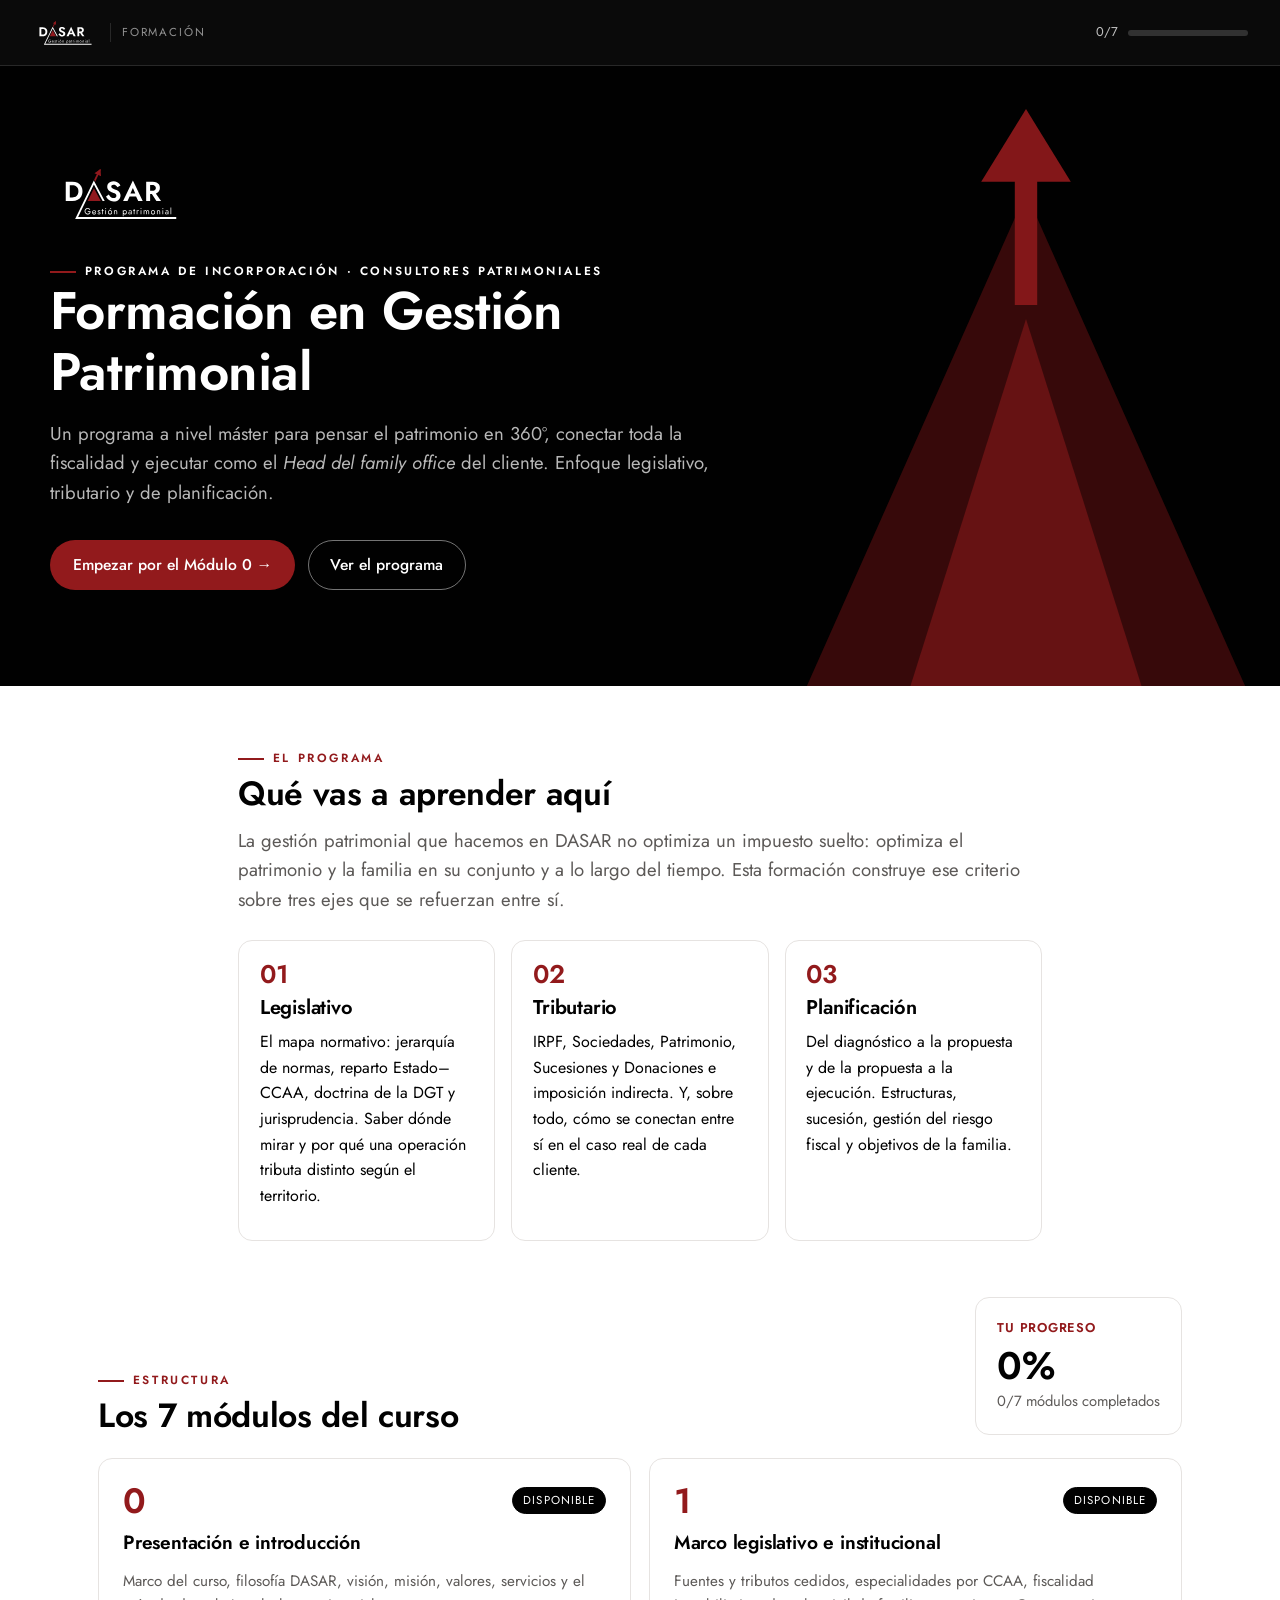
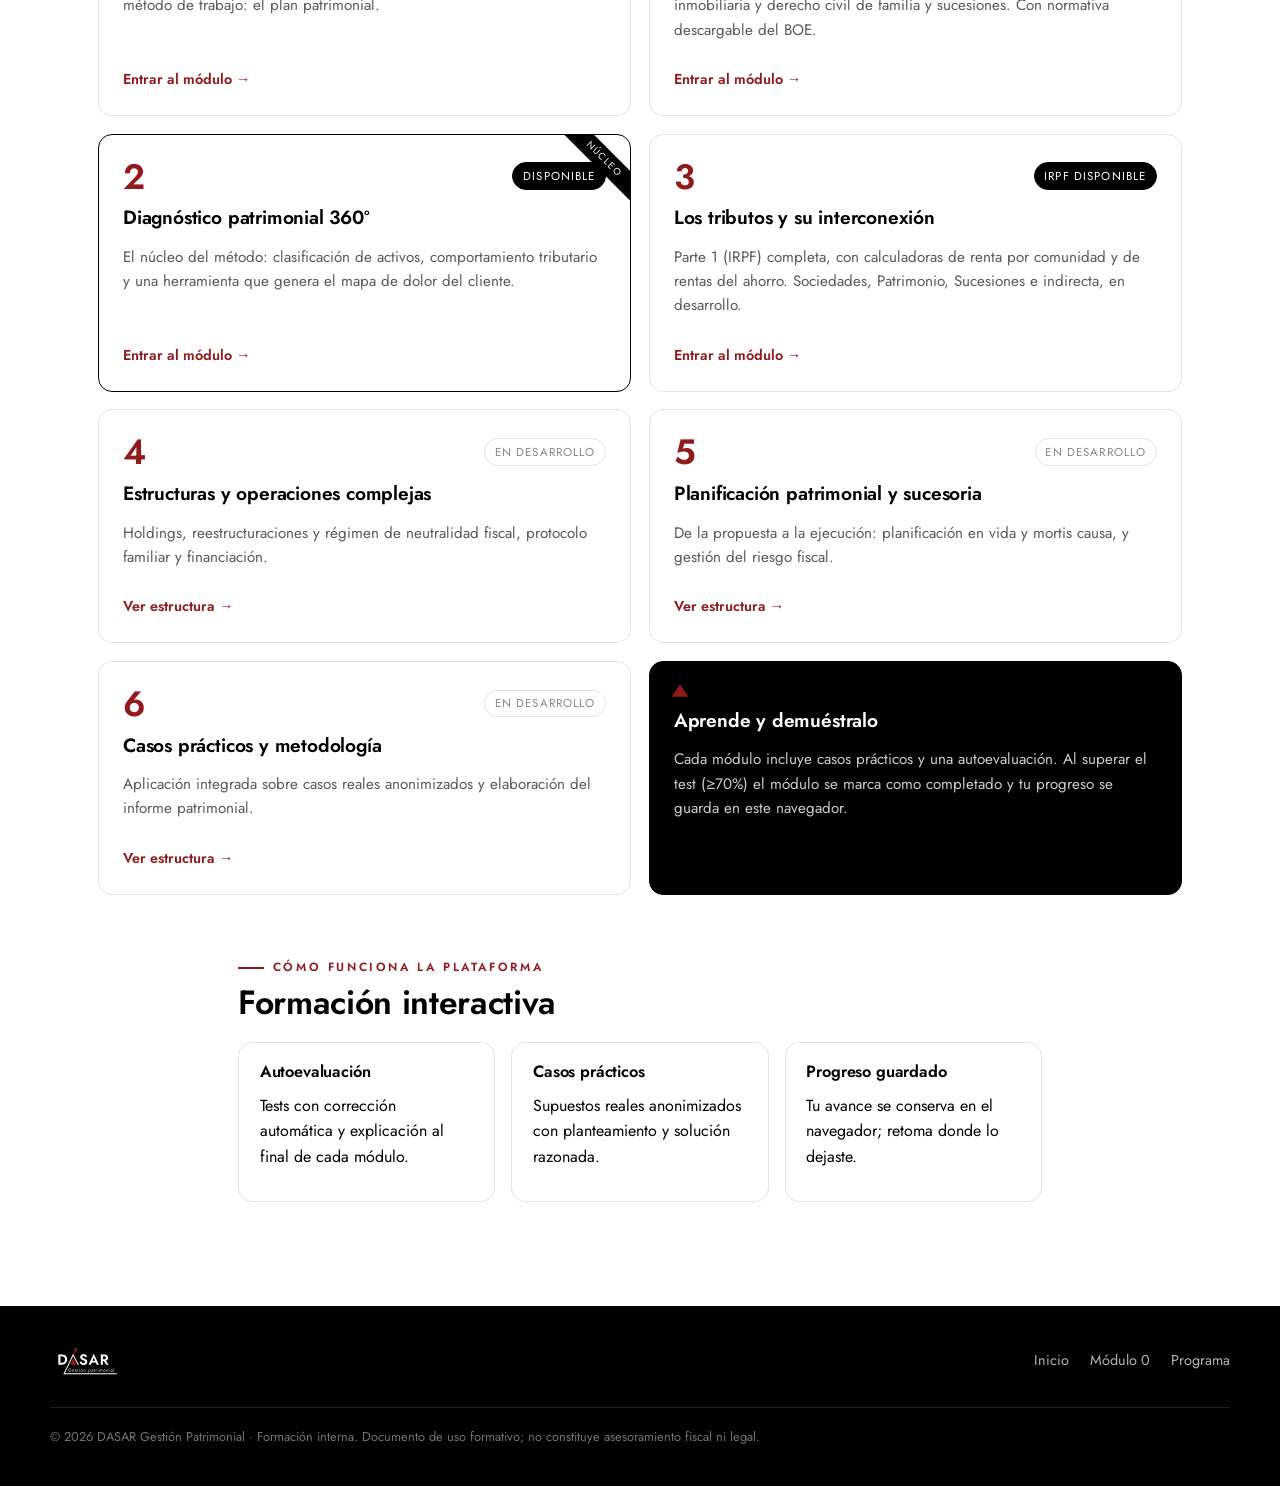
==== index.html @ 32c0d6e9 "Add files via upload" ====
<!DOCTYPE html>
<html lang="es">
<head>
<meta charset="UTF-8">
<meta name="viewport" content="width=device-width, initial-scale=1.0">
<title>Formación en Gestión Patrimonial · DASAR</title>
<meta name="description" content="Programa de formación de DASAR Gestión Patrimonial para consultores. Enfoque legislativo, tributario y de planificación a nivel máster.">
<link rel="icon" href="dasar-color.svg">
<link rel="preconnect" href="https://fonts.googleapis.com">
<link rel="preconnect" href="https://fonts.gstatic.com" crossorigin>
<link href="https://fonts.googleapis.com/css2?family=Jost:ital,wght@0,400;0,500;0,600;0,700;1,400&display=swap" rel="stylesheet">
<link rel="stylesheet" href="styles.css?v=8">
</head>
<body data-current="home">

<!-- TOPBAR -->
<header class="topbar">
  <a class="brand" href="index.html">
    <img src="dasar-blanco.svg" alt="DASAR Gestión Patrimonial">
    <span class="tag">Formación</span>
  </a>
  <span class="spacer"></span>
  <div class="tprogress" title="Progreso del programa">
    <span data-progress-text>0/7</span>
    <span class="bar"><i data-progress-bar></i></span>
  </div>
</header>

<!-- HERO -->
<section class="hero">
  <div class="deco" aria-hidden="true">
    <svg viewBox="0 0 400 460" xmlns="http://www.w3.org/2000/svg">
      <polygon points="200,60 360,420 40,420" fill="#921A1C" opacity="0.42"/>
      <polygon points="200,150 285,420 115,420" fill="#921A1C" opacity="0.62"/>
      <g fill="#921A1C">
        <rect x="192" y="20" width="16" height="120" transform="rotate(0 200 80)"/>
        <polygon points="200,0 232,52 168,52"/>
      </g>
    </svg>
  </div>
  <div class="wrap">
    <img class="brand-lg" src="dasar-blanco.svg" alt="DASAR">
    <span class="kicker">Programa de incorporación · Consultores patrimoniales</span>
    <h1>Formación en Gestión Patrimonial</h1>
    <p class="lead">Un programa a nivel máster para pensar el patrimonio en 360º, conectar toda la fiscalidad y ejecutar como el <em>Head del family office</em> del cliente. Enfoque legislativo, tributario y de planificación.</p>
    <div class="hero-cta">
      <a class="btn btn-primary" href="modulo-0.html">Empezar por el Módulo 0 →</a>
      <a class="btn btn-ghost" href="#programa">Ver el programa</a>
    </div>
  </div>
</section>

<!-- INTRO / EJES -->
<section class="pad wrap narrow">
  <span class="kicker">El programa</span>
  <h2>Qué vas a aprender aquí</h2>
  <p class="lead" style="color:var(--muted)">La gestión patrimonial que hacemos en DASAR no optimiza un impuesto suelto: optimiza el patrimonio y la familia en su conjunto y a lo largo del tiempo. Esta formación construye ese criterio sobre tres ejes que se refuerzan entre sí.</p>

  <div class="grid grid-3" style="margin-top:1.6rem">
    <div class="card hoverable">
      <div class="num">01</div>
      <h3>Legislativo</h3>
      <p>El mapa normativo: jerarquía de normas, reparto Estado–CCAA, doctrina de la DGT y jurisprudencia. Saber dónde mirar y por qué una operación tributa distinto según el territorio.</p>
    </div>
    <div class="card hoverable">
      <div class="num">02</div>
      <h3>Tributario</h3>
      <p>IRPF, Sociedades, Patrimonio, Sucesiones y Donaciones e imposición indirecta. Y, sobre todo, cómo se conectan entre sí en el caso real de cada cliente.</p>
    </div>
    <div class="card hoverable">
      <div class="num">03</div>
      <h3>Planificación</h3>
      <p>Del diagnóstico a la propuesta y de la propuesta a la ejecución. Estructuras, sucesión, gestión del riesgo fiscal y objetivos de la familia.</p>
    </div>
  </div>
</section>

<!-- PROGRAMA / MÓDULOS -->
<section class="pad wrap" id="programa" style="padding-top:0">
  <div style="display:flex;align-items:flex-end;justify-content:space-between;gap:1rem;flex-wrap:wrap;margin-bottom:1.4rem">
    <div>
      <span class="kicker">Estructura</span>
      <h2 class="mb0">Los 7 módulos del curso</h2>
    </div>
    <div class="stat" style="min-width:200px">
      <div class="sub">Tu progreso</div>
      <div class="big"><span data-progress-pct>0%</span></div>
      <div class="lbl"><span data-progress-text>0/7</span> módulos completados</div>
    </div>
  </div>

  <div class="module-grid">
    <a class="mcard hoverable" data-mod="mod0" href="modulo-0.html">
      <div class="mc-top"><span class="mc-num">0</span><span class="mc-state ready">Disponible</span></div>
      <h3>Presentación e introducción</h3>
      <p>Marco del curso, filosofía DASAR, visión, misión, valores, servicios y el método de trabajo: el plan patrimonial.</p>
      <span class="mc-go">Entrar al módulo →</span>
    </a>

    <a class="mcard hoverable" data-mod="mod1" href="modulo-1.html">
      <div class="mc-top"><span class="mc-num">1</span><span class="mc-state ready">Disponible</span></div>
      <h3>Marco legislativo e institucional</h3>
      <p>Fuentes y tributos cedidos, especialidades por CCAA, fiscalidad inmobiliaria y derecho civil de familia y sucesiones. Con normativa descargable del BOE.</p>
      <span class="mc-go">Entrar al módulo →</span>
    </a>

    <a class="mcard hoverable is-core" data-mod="mod2" href="modulo-2.html">
      <div class="mc-top"><span class="mc-num">2</span><span class="mc-state ready">Disponible</span></div>
      <h3>Diagnóstico patrimonial 360º</h3>
      <p>El núcleo del método: clasificación de activos, comportamiento tributario y una herramienta que genera el mapa de dolor del cliente.</p>
      <span class="mc-go">Entrar al módulo →</span>
    </a>

    <a class="mcard hoverable" data-mod="mod3" href="modulo-3.html">
      <div class="mc-top"><span class="mc-num">3</span><span class="mc-state ready">IRPF disponible</span></div>
      <h3>Los tributos y su interconexión</h3>
      <p>Parte 1 (IRPF) completa, con calculadoras de renta por comunidad y de rentas del ahorro. Sociedades, Patrimonio, Sucesiones e indirecta, en desarrollo.</p>
      <span class="mc-go">Entrar al módulo →</span>
    </a>

    <a class="mcard hoverable" data-mod="mod4" href="modulo-4.html">
      <div class="mc-top"><span class="mc-num">4</span><span class="mc-state">En desarrollo</span></div>
      <h3>Estructuras y operaciones complejas</h3>
      <p>Holdings, reestructuraciones y régimen de neutralidad fiscal, protocolo familiar y financiación.</p>
      <span class="mc-go">Ver estructura →</span>
    </a>

    <a class="mcard hoverable" data-mod="mod5" href="modulo-5.html">
      <div class="mc-top"><span class="mc-num">5</span><span class="mc-state">En desarrollo</span></div>
      <h3>Planificación patrimonial y sucesoria</h3>
      <p>De la propuesta a la ejecución: planificación en vida y mortis causa, y gestión del riesgo fiscal.</p>
      <span class="mc-go">Ver estructura →</span>
    </a>

    <a class="mcard hoverable" data-mod="mod6" href="modulo-6.html">
      <div class="mc-top"><span class="mc-num">6</span><span class="mc-state">En desarrollo</span></div>
      <h3>Casos prácticos y metodología</h3>
      <p>Aplicación integrada sobre casos reales anonimizados y elaboración del informe patrimonial.</p>
      <span class="mc-go">Ver estructura →</span>
    </a>

    <div class="mcard" style="background:var(--ink);border-color:var(--ink);color:#fff;justify-content:center">
      <span class="tri" style="transform:scale(1.4);margin-bottom:.8rem"></span>
      <h3 style="color:#fff">Aprende y demuéstralo</h3>
      <p style="color:rgba(255,255,255,.8)">Cada módulo incluye casos prácticos y una autoevaluación. Al superar el test (≥70%) el módulo se marca como completado y tu progreso se guarda en este navegador.</p>
    </div>
  </div>
</section>

<!-- CÓMO FUNCIONA -->
<section class="pad wrap narrow" style="padding-top:0">
  <span class="kicker">Cómo funciona la plataforma</span>
  <h2>Formación interactiva</h2>
  <div class="grid grid-3" style="margin-top:1.2rem">
    <div class="card">
      <h4>Autoevaluación</h4>
      <p>Tests con corrección automática y explicación al final de cada módulo.</p>
    </div>
    <div class="card">
      <h4>Casos prácticos</h4>
      <p>Supuestos reales anonimizados con planteamiento y solución razonada.</p>
    </div>
    <div class="card">
      <h4>Progreso guardado</h4>
      <p>Tu avance se conserva en el navegador; retoma donde lo dejaste.</p>
    </div>
  </div>
</section>

<!-- FOOTER -->
<footer class="footer">
  <div class="fwrap">
    <img src="dasar-blanco.svg" alt="DASAR Gestión Patrimonial">
    <nav class="fnav">
      <a href="index.html">Inicio</a>
      <a href="modulo-0.html">Módulo 0</a>
      <a href="#programa">Programa</a>
    </nav>
    <div class="fcopy">© <span data-year>2026</span> DASAR Gestión Patrimonial · Formación interna. Documento de uso formativo; no constituye asesoramiento fiscal ni legal.</div>
  </div>
</footer>

<script src="app.js?v=8"></script>
</body>
</html>
---- styles.css ----
/* ============================================================
   DASAR · Formación en Gestión Patrimonial
   Sistema visual de marca
   Paleta: blanco / #010101 / #921A1C  ·  Tipografía: Jost
   ============================================================ */

:root{
  --ink:#010101;
  --wine:#921A1C;
  --wine-dark:#6f1416;
  --white:#ffffff;

  /* Neutros derivados (tintes de tinta, sin colores nuevos) */
  --paper:#ffffff;
  --paper-2:#f6f5f4;
  --line:#e6e3e1;
  --line-strong:#d8d4d1;
  --muted:#5c5957;
  --muted-2:#8a8683;

  /* Superficies oscuras */
  --night:#010101;
  --night-2:#141312;
  --night-line:rgba(255,255,255,.12);

  /* Tinte vino translúcido */
  --wine-soft:rgba(146,26,28,.10);
  --wine-soft-2:rgba(146,26,28,.16);

  --radius:14px;
  --radius-sm:9px;
  --shadow:0 10px 40px -12px rgba(1,1,1,.28);
  --shadow-sm:0 4px 18px -8px rgba(1,1,1,.25);

  --maxw:1180px;
  --sidebar:288px;
  --topbar-h:66px;

  --ff:"Jost",-apple-system,BlinkMacSystemFont,"Segoe UI",Roboto,Helvetica,Arial,sans-serif;
}

*{box-sizing:border-box;margin:0;padding:0}
html{scroll-behavior:smooth}
body{
  font-family:var(--ff);
  color:var(--ink);
  background:var(--paper);
  line-height:1.6;
  font-weight:400;
  -webkit-font-smoothing:antialiased;
  text-rendering:optimizeLegibility;
}
img{max-width:100%;display:block}
a{color:inherit;text-decoration:none}

/* ---------- Tipografía ---------- */
h1,h2,h3,h4{font-weight:600;line-height:1.15;letter-spacing:-.01em;color:var(--ink)}
h1{font-size:clamp(2.1rem,4.2vw,3.3rem)}
h2{font-size:clamp(1.5rem,2.8vw,2.1rem);margin-top:.2em}
h3{font-size:1.25rem;margin-top:.4em}
h4{font-size:1.02rem;font-weight:600}
p{margin:.65em 0}
strong{font-weight:600}
.lead{font-size:1.16rem;color:var(--muted);font-weight:400}

.kicker{
  display:inline-flex;align-items:center;gap:.55rem;
  font-size:.74rem;font-weight:600;letter-spacing:.22em;text-transform:uppercase;
  color:var(--wine);
}
.kicker::before{content:"";width:26px;height:2px;background:var(--wine);display:inline-block}

.section-num{color:var(--wine);font-weight:600}

/* ---------- Motivo triángulo/flecha ---------- */
.tri{display:inline-block;width:0;height:0;
  border-left:.42em solid transparent;border-right:.42em solid transparent;
  border-bottom:.62em solid var(--wine);vertical-align:middle}

/* ============================================================
   TOPBAR
   ============================================================ */
.topbar{
  position:sticky;top:0;z-index:60;
  height:var(--topbar-h);
  background:rgba(1,1,1,.96);
  backdrop-filter:saturate(1.2) blur(6px);
  border-bottom:1px solid var(--night-line);
  display:flex;align-items:center;gap:1rem;
  padding:0 clamp(1rem,3vw,2rem);
}
.topbar .brand{display:flex;align-items:center;gap:.7rem;height:100%}
.topbar .brand img{height:30px;width:auto}
.topbar .brand .tag{
  color:rgba(255,255,255,.55);font-size:.72rem;letter-spacing:.16em;
  text-transform:uppercase;border-left:1px solid var(--night-line);padding-left:.7rem;
}
.topbar .spacer{flex:1}
.topbar .tprogress{display:flex;align-items:center;gap:.6rem;color:rgba(255,255,255,.75);font-size:.8rem}
.topbar .tprogress .bar{width:120px;height:6px;border-radius:999px;background:rgba(255,255,255,.16);overflow:hidden}
.topbar .tprogress .bar > i{display:block;height:100%;background:var(--wine);width:0;transition:width .5s ease}
.topbar .home-link{color:rgba(255,255,255,.8);font-size:.85rem;font-weight:500;padding:.4rem .2rem}
.topbar .home-link:hover{color:#fff}
.menu-toggle{display:none;background:none;border:0;cursor:pointer;flex-direction:column;gap:5px;padding:.4rem}
.menu-toggle span{width:22px;height:2px;background:#fff;display:block;transition:.25s}

/* ============================================================
   LAYOUT (páginas de módulo)
   ============================================================ */
.layout{display:grid;grid-template-columns:var(--sidebar) 1fr;align-items:start}

.sidebar{
  position:sticky;top:var(--topbar-h);
  height:calc(100vh - var(--topbar-h));
  overflow-y:auto;
  border-right:1px solid var(--line);
  background:var(--paper-2);
  padding:1.6rem 1rem 3rem;
}
.sidebar .side-h{font-size:.72rem;letter-spacing:.2em;text-transform:uppercase;color:var(--muted-2);padding:0 .7rem;margin-bottom:.7rem}
.side-item{
  display:flex;gap:.7rem;align-items:flex-start;
  padding:.6rem .7rem;border-radius:var(--radius-sm);
  color:var(--ink);transition:background .18s;position:relative;
}
.side-item:hover{background:var(--wine-soft)}
.side-item.active{background:var(--ink);color:#fff}
.side-item.active .si-num{color:var(--wine)}
.side-item .si-num{font-weight:600;color:var(--wine);min-width:1.3rem}
.side-item .si-t{font-size:.92rem;font-weight:500;line-height:1.3}
.side-item .si-check{margin-left:auto;color:var(--wine);font-size:.9rem;opacity:0;transition:opacity .2s}
.side-item.done .si-check{opacity:1}
.side-item.active .si-check{color:#fff}

.content{min-width:0;padding:clamp(1.6rem,4vw,3.4rem) clamp(1.2rem,5vw,4.4rem);max-width:920px}

/* ============================================================
   HERO (home + cabecera módulo)
   ============================================================ */
.hero{
  background:var(--ink);color:#fff;position:relative;overflow:hidden;
  padding:clamp(3rem,8vw,6rem) clamp(1.2rem,5vw,3rem);
}
.hero .wrap{max-width:var(--maxw);margin:0 auto;position:relative;z-index:2}
.hero h1{color:#fff;max-width:16ch}
.hero .lead{color:rgba(255,255,255,.72);max-width:60ch;margin-top:1rem}
.hero .brand-lg{height:64px;width:auto;margin-bottom:1.8rem}
.hero .kicker{color:#fff}
.hero .kicker::before{background:var(--wine)}
/* triángulo decorativo grande */
.hero .deco{position:absolute;right:-2%;bottom:-12%;z-index:1;opacity:.9;pointer-events:none}
.hero .deco svg{width:min(46vw,560px);height:auto}

.hero-cta{display:flex;flex-wrap:wrap;gap:.8rem;margin-top:2rem}

/* Cabecera de módulo (dentro de content) */
.mod-head{border-bottom:1px solid var(--line);padding-bottom:1.6rem;margin-bottom:2.2rem}
.mod-head .eyebrow{display:flex;align-items:center;gap:.8rem;flex-wrap:wrap;margin-bottom:.8rem}
.mod-badge{background:var(--wine);color:#fff;font-weight:600;font-size:.8rem;letter-spacing:.04em;padding:.28rem .7rem;border-radius:999px}
.mod-meta{color:var(--muted-2);font-size:.82rem;letter-spacing:.12em;text-transform:uppercase}

/* ============================================================
   BOTONES
   ============================================================ */
.btn{
  display:inline-flex;align-items:center;gap:.55rem;
  font-family:var(--ff);font-weight:500;font-size:.98rem;cursor:pointer;
  padding:.72rem 1.35rem;border-radius:999px;border:1.5px solid transparent;
  transition:transform .12s ease, background .2s, color .2s, border-color .2s;
}
.btn:active{transform:translateY(1px)}
.btn-primary{background:var(--wine);color:#fff}
.btn-primary:hover{background:var(--wine-dark)}
.btn-ghost{background:transparent;color:#fff;border-color:rgba(255,255,255,.45)}
.btn-ghost:hover{border-color:#fff;background:rgba(255,255,255,.08)}
.btn-dark{background:var(--ink);color:#fff}
.btn-dark:hover{background:#000}
.btn-outline{background:transparent;color:var(--ink);border-color:var(--line-strong)}
.btn-outline:hover{border-color:var(--ink)}
.btn[disabled]{opacity:.45;cursor:not-allowed}

/* ============================================================
   CONTENIDO EDITORIAL
   ============================================================ */
.content h2{margin:2.4rem 0 .6rem}
.content h3{margin:1.8rem 0 .4rem}
.content p,.content li{font-size:1.03rem;color:#211f1e}
.content ul,.content ol{margin:.6rem 0 1rem 1.2rem}
.content li{margin:.35rem 0}
.content ul li::marker{color:var(--wine)}
.prose > *:first-child{margin-top:0}

.divider{height:1px;background:var(--line);border:0;margin:2.6rem 0}

/* Callouts */
.callout{
  border:1px solid var(--line);border-radius:var(--radius);
  padding:1.2rem 1.3rem;margin:1.4rem 0;background:var(--paper-2);
  display:flex;gap:.9rem;
}
.callout .ic{flex:0 0 auto;width:34px;height:34px;border-radius:9px;display:grid;place-items:center;
  background:var(--wine);color:#fff;font-weight:600;font-size:.9rem}
.callout .ct{flex:1}
.callout .ct h4{margin:0 0 .2rem;font-size:1rem}
.callout .ct p{margin:.2rem 0 0;color:var(--muted)}
.callout.idea{background:var(--ink);border-color:var(--ink)}
.callout.idea .ct h4,.callout.idea .ct p{color:#fff}
.callout.idea .ct p{color:rgba(255,255,255,.82)}
.callout.ref{background:var(--wine-soft)}
.callout.ref .ic{background:var(--ink)}

/* Cita destacada */
.pullquote{
  border-left:4px solid var(--wine);padding:.4rem 0 .4rem 1.3rem;margin:1.8rem 0;
  font-size:1.35rem;font-weight:500;line-height:1.35;color:var(--ink);letter-spacing:-.01em;
}

/* Cards genéricas */
.grid{display:grid;gap:1rem}
.grid-2{grid-template-columns:repeat(2,1fr)}
.grid-3{grid-template-columns:repeat(3,1fr)}
.grid-4{grid-template-columns:repeat(4,1fr)}
.card{
  border:1px solid var(--line);border-radius:var(--radius);padding:1.3rem;background:#fff;
  transition:border-color .2s, box-shadow .2s, transform .2s;
}
.card.hoverable:hover{border-color:var(--line-strong);box-shadow:var(--shadow-sm);transform:translateY(-2px)}
.card .num{font-size:1.6rem;font-weight:600;color:var(--wine);line-height:1}
.card.dark{background:var(--ink);border-color:var(--ink);color:#fff}
.card.dark h3,.card.dark h4{color:#fff}
.card.dark p{color:rgba(255,255,255,.8)}
.card.wine{background:var(--wine);border-color:var(--wine);color:#fff}
.card.wine h3,.card.wine h4{color:#fff}
.card.wine p{color:rgba(255,255,255,.9)}

.badge-num{
  width:44px;height:44px;border-radius:50%;background:var(--wine);color:#fff;
  display:grid;place-items:center;font-weight:600;font-size:1.15rem;flex:0 0 auto;
}

/* Stat */
.stats{display:grid;grid-template-columns:repeat(3,1fr);gap:1rem;margin:1.4rem 0}
.stat{border:1px solid var(--line);border-radius:var(--radius);padding:1.3rem}
.stat .big{font-size:2.4rem;font-weight:600;color:var(--ink);line-height:1}
.stat .lbl{color:var(--muted);font-size:.92rem;margin-top:.3rem}
.stat .sub{color:var(--wine);font-size:.8rem;font-weight:600;letter-spacing:.06em;text-transform:uppercase;margin-bottom:.5rem}

/* Tabla */
.tbl{width:100%;border-collapse:collapse;margin:1.3rem 0;font-size:.96rem}
.tbl th,.tbl td{text-align:left;padding:.8rem .9rem;border-bottom:1px solid var(--line);vertical-align:top}
.tbl thead th{background:var(--ink);color:#fff;font-weight:600;font-size:.82rem;letter-spacing:.05em;text-transform:uppercase}
.tbl tbody tr:nth-child(even){background:var(--paper-2)}
.tbl td strong{color:var(--wine)}

/* Flow / pasos */
.flow{display:grid;grid-template-columns:repeat(4,1fr);gap:.7rem;margin:1.6rem 0;align-items:stretch}
.flow .step{border:1px solid var(--line);border-radius:var(--radius);padding:1.1rem;position:relative;background:#fff}
.flow .step:nth-child(even){background:var(--ink);border-color:var(--ink)}
.flow .step:nth-child(even) h4{color:#fff}
.flow .step:nth-child(even) p{color:rgba(255,255,255,.8)}
.flow .step .n{font-size:1.5rem;font-weight:600;color:var(--wine)}
.flow .step h4{margin:.2rem 0 .3rem}
.flow .step p{font-size:.88rem;color:var(--muted)}

/* Timeline (índice de secciones) */
.toc{border:1px solid var(--line);border-radius:var(--radius);padding:1.1rem 1.3rem;background:var(--paper-2);margin:1.4rem 0}
.toc h4{font-size:.78rem;letter-spacing:.16em;text-transform:uppercase;color:var(--muted-2);margin-bottom:.6rem}
.toc a{display:block;padding:.35rem 0;color:var(--ink);border-bottom:1px dashed var(--line);font-size:.98rem}
.toc a:last-child{border-bottom:0}
.toc a:hover{color:var(--wine)}
.toc a .tri{margin-right:.5rem;transform:scale(.7)}

/* ============================================================
   MÓDULOS · rejilla de la home
   ============================================================ */
.module-grid{display:grid;grid-template-columns:repeat(2,1fr);gap:1.1rem}
.mcard{
  display:flex;flex-direction:column;border:1px solid var(--line);border-radius:var(--radius);
  padding:1.5rem;background:#fff;transition:transform .2s,box-shadow .2s,border-color .2s;position:relative;overflow:hidden;
}
.mcard:hover{transform:translateY(-3px);box-shadow:var(--shadow);border-color:var(--line-strong)}
.mcard .mc-top{display:flex;align-items:center;justify-content:space-between;margin-bottom:.7rem}
.mcard .mc-num{font-size:2.2rem;font-weight:600;color:var(--wine);line-height:1}
.mcard .mc-state{font-size:.72rem;letter-spacing:.1em;text-transform:uppercase;color:var(--muted-2);
  border:1px solid var(--line);border-radius:999px;padding:.22rem .6rem}
.mcard .mc-state.done{background:var(--wine);color:#fff;border-color:var(--wine)}
.mcard .mc-state.ready{background:var(--ink);color:#fff;border-color:var(--ink)}
.mcard h3{margin:.1rem 0 .4rem;font-size:1.2rem}
.mcard p{color:var(--muted);font-size:.95rem;flex:1}
.mcard .mc-go{margin-top:1rem;color:var(--wine);font-weight:600;font-size:.9rem;display:inline-flex;align-items:center;gap:.4rem}
.mcard.is-core{border-color:var(--ink);border-width:1.5px}
.mcard.is-core::after{content:"NÚCLEO";position:absolute;top:14px;right:-30px;transform:rotate(45deg);
  background:var(--ink);color:#fff;font-size:.6rem;letter-spacing:.15em;padding:3px 34px}

/* ============================================================
   QUIZ
   ============================================================ */
.quiz{border:1.5px solid var(--ink);border-radius:var(--radius);overflow:hidden;margin:1.8rem 0}
.quiz .q-head{background:var(--ink);color:#fff;padding:1.1rem 1.3rem;display:flex;align-items:center;gap:.8rem}
.quiz .q-head .tri{border-bottom-color:var(--wine)}
.quiz .q-head h3{color:#fff;margin:0;font-size:1.15rem}
.quiz .q-head .q-meta{margin-left:auto;font-size:.82rem;color:rgba(255,255,255,.7)}
.quiz .q-body{padding:1.3rem}
.q-item{margin-bottom:1.5rem}
.q-item:last-child{margin-bottom:0}
.q-item .q-txt{font-weight:500;margin-bottom:.7rem}
.q-item .q-txt .qn{color:var(--wine);font-weight:600;margin-right:.4rem}
.q-opt{display:block;border:1px solid var(--line);border-radius:var(--radius-sm);padding:.7rem .9rem;margin:.45rem 0;cursor:pointer;transition:.15s;font-size:.98rem}
.q-opt:hover{border-color:var(--wine)}
.q-opt input{margin-right:.6rem;accent-color:var(--wine)}
.q-opt.correct{border-color:var(--wine);background:var(--wine-soft)}
.q-opt.wrong{border-color:var(--ink);background:rgba(1,1,1,.05)}
.q-opt.correct::after{content:"✓";float:right;color:var(--wine);font-weight:700}
.q-opt.wrong::after{content:"✗";float:right;color:var(--ink);font-weight:700}
.q-feedback{margin-top:.6rem;font-size:.9rem;padding:.6rem .8rem;border-radius:var(--radius-sm);display:none}
.q-feedback.show{display:block}
.q-feedback.ok{background:var(--wine-soft);color:var(--wine-dark)}
.q-feedback.no{background:rgba(1,1,1,.05);color:var(--ink)}
.quiz .q-foot{padding:1.1rem 1.3rem;border-top:1px solid var(--line);display:flex;align-items:center;gap:1rem;flex-wrap:wrap}
.q-score{font-weight:600}
.q-score b{color:var(--wine);font-size:1.2rem}

/* ============================================================
   CASO PRÁCTICO (acordeón)
   ============================================================ */
.caso{border:1px solid var(--line);border-radius:var(--radius);margin:1.2rem 0;overflow:hidden;background:#fff}
.caso .caso-h{display:flex;gap:.9rem;align-items:flex-start;padding:1.15rem 1.3rem;cursor:pointer;background:var(--paper-2)}
.caso .caso-h .ci{flex:0 0 auto;width:34px;height:34px;border-radius:9px;background:var(--wine);color:#fff;display:grid;place-items:center;font-weight:600}
.caso .caso-h .cti{flex:1}
.caso .caso-h .cti .cl{font-size:.72rem;letter-spacing:.14em;text-transform:uppercase;color:var(--wine);font-weight:600}
.caso .caso-h .cti h4{margin:.1rem 0 .25rem}
.caso .caso-h .cti p{margin:0;color:var(--muted);font-size:.95rem}
.caso .caso-h .chev{transition:transform .25s;color:var(--muted-2);font-size:1.2rem;align-self:center}
.caso.open .caso-h .chev{transform:rotate(180deg)}
.caso .caso-body{max-height:0;overflow:hidden;transition:max-height .35s ease}
.caso .caso-inner{padding:0 1.3rem 1.3rem}
.caso .caso-inner .sol{border-top:1px dashed var(--line);margin-top:1rem;padding-top:1rem}
.caso .caso-inner .sol .sol-l{font-size:.72rem;letter-spacing:.14em;text-transform:uppercase;color:var(--wine);font-weight:600;margin-bottom:.3rem}

/* ============================================================
   FOOTER
   ============================================================ */
.footer{background:var(--ink);color:rgba(255,255,255,.7);padding:2.4rem clamp(1.2rem,5vw,3rem);margin-top:3rem}
.footer .fwrap{max-width:var(--maxw);margin:0 auto;display:flex;flex-wrap:wrap;gap:1.4rem;align-items:center;justify-content:space-between}
.footer img{height:34px}
.footer .fnav{display:flex;gap:1.3rem;flex-wrap:wrap}
.footer .fnav a{color:rgba(255,255,255,.7);font-size:.9rem}
.footer .fnav a:hover{color:#fff}
.footer .fcopy{font-size:.8rem;color:rgba(255,255,255,.45);width:100%;border-top:1px solid var(--night-line);padding-top:1.2rem;margin-top:.4rem}

/* Navegación inferior entre módulos */
.modnav{display:flex;justify-content:space-between;gap:1rem;margin-top:3rem;flex-wrap:wrap}
.modnav a{border:1px solid var(--line);border-radius:var(--radius);padding:1rem 1.2rem;flex:1;min-width:220px;transition:.2s}
.modnav a:hover{border-color:var(--ink)}
.modnav a .d{font-size:.72rem;letter-spacing:.14em;text-transform:uppercase;color:var(--muted-2)}
.modnav a .t{font-weight:600;color:var(--ink);margin-top:.2rem}
.modnav a.next{text-align:right}
.modnav a.next .t{color:var(--wine)}

/* Marca de progreso del módulo */
.complete-bar{display:flex;align-items:center;gap:1rem;flex-wrap:wrap;
  border:1px dashed var(--line-strong);border-radius:var(--radius);padding:1.1rem 1.3rem;margin-top:2.4rem;background:var(--paper-2)}
.complete-bar .cb-t{flex:1;min-width:220px}
.complete-bar .cb-t strong{display:block}
.complete-bar .cb-t span{color:var(--muted);font-size:.92rem}

/* estado "en desarrollo" */
.wip{display:inline-flex;align-items:center;gap:.5rem;background:var(--wine-soft);color:var(--wine-dark);
  padding:.4rem .8rem;border-radius:999px;font-size:.82rem;font-weight:600}

/* ============================================================
   RESPONSIVE
   ============================================================ */
@media (max-width:960px){
  .layout{grid-template-columns:1fr}
  .sidebar{position:fixed;left:0;top:var(--topbar-h);width:min(84vw,320px);z-index:55;
    transform:translateX(-105%);transition:transform .28s ease;box-shadow:var(--shadow)}
  .sidebar.open{transform:translateX(0)}
  .menu-toggle{display:flex}
  .scrim{position:fixed;inset:var(--topbar-h) 0 0 0;background:rgba(1,1,1,.5);z-index:54;opacity:0;visibility:hidden;transition:.25s}
  .scrim.show{opacity:1;visibility:visible}
  .grid-3,.grid-4,.module-grid,.stats,.flow{grid-template-columns:1fr}
  .grid-2{grid-template-columns:1fr}
}
@media (max-width:1200px){
  .flow{grid-template-columns:repeat(2,1fr)}
}
@media (max-width:520px){
  .topbar .brand .tag,.topbar .home-link{display:none}
  .pullquote{font-size:1.15rem}
}

/* animación aparición */
.reveal{opacity:0;transform:translateY(14px);transition:opacity .6s ease,transform .6s ease}
.reveal.in{opacity:1;transform:none}

/* utilidades */
.mt0{margin-top:0}.mb0{margin-bottom:0}.tc{text-align:center}
.wrap{max-width:var(--maxw);margin:0 auto}
.pad{padding:clamp(2rem,5vw,3.5rem) clamp(1.2rem,5vw,3rem)}
.narrow{max-width:900px}

/* ============================================================
   v2 · Progreso por lectura, tracker, calculadora, servicios
   ============================================================ */

/* Barra de lectura del módulo (bajo el topbar) */
.readprogress{position:sticky;top:var(--topbar-h);z-index:40;height:4px;background:transparent}
.readprogress > i{display:block;height:100%;width:0;background:var(--wine);transition:width .15s linear}

/* Tracker de actividades obligatorias */
.tracker{border:1.5px solid var(--ink);border-radius:var(--radius);overflow:hidden;margin:2rem 0}
.tracker .tk-head{background:var(--ink);color:#fff;padding:1rem 1.3rem;display:flex;align-items:center;gap:.8rem;flex-wrap:wrap}
.tracker .tk-head .tri{border-bottom-color:var(--wine)}
.tracker .tk-head h3{color:#fff;margin:0;font-size:1.1rem}
.tracker .tk-head .tk-count{margin-left:auto;font-weight:600;color:#fff;background:var(--wine);padding:.2rem .7rem;border-radius:999px;font-size:.85rem}
.tracker .tk-body{padding:.7rem 1.3rem 1.1rem}
.act{display:flex;align-items:center;gap:.75rem;padding:.55rem 0;border-bottom:1px dashed var(--line);color:var(--muted)}
.act:last-child{border-bottom:0}
.act .box{flex:0 0 auto;width:22px;height:22px;border-radius:6px;border:2px solid var(--line-strong);display:grid;place-items:center;font-size:.8rem;color:#fff;background:#fff;transition:.2s}
.act.done{color:var(--ink)}
.act.done .box{background:var(--wine);border-color:var(--wine)}
.act.done .box::after{content:"✓"}
.act .lbl{font-size:.96rem}
.act.done .lbl{font-weight:500}

/* Nota de bloqueo / gate */
.gate{display:flex;gap:.8rem;align-items:center;background:var(--wine-soft);border:1px dashed var(--wine);
  border-radius:var(--radius);padding:.9rem 1.1rem;margin:1.2rem 0;color:var(--wine-dark);font-size:.95rem}
.gate .tri{border-bottom-color:var(--wine)}

/* Acordeón de servicios (reutiliza .caso pero con color propio) */
.svc .caso-h .ci{background:var(--ink)}
.svc.open .caso-h{background:#fff}
.svc .plano{border-left:3px solid var(--line-strong);padding-left:1rem;margin:1.1rem 0}
.svc .plano h5{font-size:.78rem;letter-spacing:.14em;text-transform:uppercase;color:var(--wine);margin:0 0 .3rem}
.svc .cad{display:inline-block;font-size:.68rem;letter-spacing:.1em;text-transform:uppercase;color:var(--muted-2);
  border:1px solid var(--line);border-radius:999px;padding:.1rem .5rem;margin-left:.4rem;vertical-align:middle}
.svc .lim{background:var(--paper-2);border-radius:var(--radius-sm);padding:.7rem .9rem;margin-top:.8rem;font-size:.9rem;color:var(--muted)}
.svc .lim b{color:var(--ink)}

/* Calculadora de encaje */
.calc{border:1.5px solid var(--ink);border-radius:var(--radius);overflow:hidden;margin:1.8rem 0}
.calc .calc-head{background:var(--ink);color:#fff;padding:1.1rem 1.3rem;display:flex;align-items:center;gap:.8rem}
.calc .calc-head .tri{border-bottom-color:var(--wine)}
.calc .calc-head h3{color:#fff;margin:0;font-size:1.15rem}
.calc .calc-grid{display:grid;grid-template-columns:1fr 1fr;gap:1.1rem;padding:1.3rem}
.calc .fld{display:flex;flex-direction:column;gap:.35rem}
.calc .fld label{font-size:.9rem;font-weight:500;color:var(--ink)}
.calc .fld small{color:var(--muted-2);font-size:.78rem}
.calc .fld input,.calc .fld select{font-family:var(--ff);font-size:1rem;padding:.6rem .7rem;border:1px solid var(--line-strong);border-radius:var(--radius-sm);background:#fff;color:var(--ink)}
.calc .fld input:focus,.calc .fld select:focus{outline:2px solid var(--wine);border-color:var(--wine)}
.calc .calc-actions{padding:0 1.3rem 1.1rem;display:flex;gap:.8rem;align-items:center;flex-wrap:wrap}
.calc .switch{display:flex;align-items:center;gap:.5rem;font-size:.92rem;color:var(--ink)}
.calc .switch input{width:18px;height:18px;accent-color:var(--wine)}
.calc-result{border-top:1px solid var(--line);padding:1.3rem;display:none}
.calc-result.show{display:block}
.calc-result .seg{display:flex;align-items:center;gap:1rem;flex-wrap:wrap;margin-bottom:1rem}
.calc-result .seg .tag{font-size:.72rem;letter-spacing:.14em;text-transform:uppercase;color:var(--muted-2)}
.calc-result .seg .name{font-size:1.5rem;font-weight:600;color:var(--ink)}
.calc-result .seg .name.multi{color:var(--wine)}
.calc-result .money{display:grid;grid-template-columns:repeat(3,1fr);gap:.8rem;margin:.4rem 0}
.calc-result .money .m{border:1px solid var(--line);border-radius:var(--radius-sm);padding:.9rem}
.calc-result .money .m .k{font-size:.76rem;color:var(--muted-2);text-transform:uppercase;letter-spacing:.08em}
.calc-result .money .m .v{font-size:1.35rem;font-weight:600;color:var(--ink);margin-top:.2rem}
.calc-result .money .m .v.wine{color:var(--wine)}
.calc-result .note{font-size:.9rem;color:var(--muted);margin-top:.6rem}
.calc-result .flag{background:var(--wine-soft);color:var(--wine-dark);border-radius:var(--radius-sm);padding:.6rem .8rem;margin-top:.7rem;font-size:.9rem}

/* Tabla de criterios (destacar filas) */
.tbl.crit td:first-child{font-weight:600}
.tbl.crit tbody tr td .tri{transform:scale(.6);margin-right:.3rem}

@media (max-width:720px){
  .calc .calc-grid{grid-template-columns:1fr}
  .calc-result .money{grid-template-columns:1fr}
}

/* ============================================================
   v3 · Biblioteca normativa (descargables BOE) y utilidades M1
   ============================================================ */
.lib{display:grid;grid-template-columns:1fr 1fr;gap:.7rem;margin:1.3rem 0}
.libitem{display:flex;gap:.8rem;align-items:flex-start;border:1px solid var(--line);border-radius:var(--radius);
  padding:.85rem 1rem;background:#fff;transition:.18s;color:var(--ink)}
.libitem:hover{border-color:var(--ink);box-shadow:var(--shadow-sm);transform:translateY(-1px)}
.libitem .pdf{flex:0 0 auto;width:34px;height:34px;border-radius:8px;background:var(--wine);color:#fff;
  display:grid;place-items:center;font-size:.62rem;font-weight:700;letter-spacing:.02em}
.libitem .lt{flex:1;min-width:0}
.libitem .lt b{display:block;font-size:.95rem;color:var(--ink);line-height:1.25}
.libitem .lt span{font-size:.8rem;color:var(--muted-2)}
.libitem .go{color:var(--wine);font-weight:600;font-size:.8rem;white-space:nowrap;align-self:center}
.libnote{font-size:.85rem;color:var(--muted);font-style:italic;margin-top:.2rem}

/* etiqueta de artículo/norma inline */
.ref-tag{display:inline-block;background:var(--wine-soft);color:var(--wine-dark);border-radius:6px;
  padding:.05rem .45rem;font-size:.82rem;font-weight:600;white-space:nowrap}

/* aviso de vigencia */
.warnbox{display:flex;gap:.8rem;align-items:flex-start;border:1px solid var(--line-strong);
  border-radius:var(--radius);padding:1rem 1.2rem;margin:1.3rem 0;background:var(--paper-2)}
.warnbox .ic{flex:0 0 auto;width:30px;height:30px;border-radius:8px;background:var(--ink);color:#fff;display:grid;place-items:center;font-weight:700}
.warnbox p{margin:0;font-size:.92rem;color:var(--muted)}

@media (max-width:720px){ .lib{grid-template-columns:1fr} }

/* ============================================================
   v6 · Herramienta de diagnóstico 360º y mapa de dolor
   ============================================================ */
.dform{border:1.5px solid var(--ink);border-radius:var(--radius);overflow:hidden;margin:1.8rem 0}
.dform .df-head{background:var(--ink);color:#fff;padding:1.1rem 1.3rem;display:flex;align-items:center;gap:.8rem;flex-wrap:wrap}
.dform .df-head .tri{border-bottom-color:var(--wine)}
.dform .df-head h3{color:#fff;margin:0;font-size:1.15rem}
.dform .df-head .df-meta{margin-left:auto;font-size:.8rem;color:rgba(255,255,255,.7)}
.dform .df-body{padding:1.3rem}
.dsec{margin-bottom:1.6rem}
.dsec > h4{font-size:.8rem;letter-spacing:.14em;text-transform:uppercase;color:var(--wine);margin:0 0 .8rem;
  display:flex;align-items:center;gap:.5rem}
.dsec > h4 .n{width:22px;height:22px;border-radius:6px;background:var(--wine);color:#fff;display:grid;place-items:center;font-size:.8rem;font-weight:700}
.frow{display:grid;grid-template-columns:repeat(2,1fr);gap:.9rem}
.frow.three{grid-template-columns:repeat(3,1fr)}
.field{display:flex;flex-direction:column;gap:.3rem}
.field label{font-size:.86rem;font-weight:500;color:var(--ink)}
.field small{font-size:.76rem;color:var(--muted-2)}
.dform input[type=text],.dform input[type=number],.dform select,.dform textarea{
  font-family:var(--ff);font-size:.96rem;padding:.55rem .65rem;border:1px solid var(--line-strong);
  border-radius:var(--radius-sm);background:#fff;color:var(--ink);width:100%}
.dform textarea{min-height:70px;resize:vertical}
.dform input:focus,.dform select:focus,.dform textarea:focus{outline:2px solid var(--wine);border-color:var(--wine)}
.dform .toggle{display:flex;gap:.5rem;align-items:center;font-size:.92rem;color:var(--ink);cursor:pointer;
  border:1px solid var(--line);border-radius:999px;padding:.35rem .8rem;user-select:none}
.dform .toggle input{width:16px;height:16px;accent-color:var(--wine)}
.toggle-row{display:flex;flex-wrap:wrap;gap:.6rem}

/* tabla de activos dinámica */
.assets{width:100%;border-collapse:collapse;font-size:.9rem;margin-top:.4rem}
.assets th{text-align:left;font-size:.72rem;letter-spacing:.06em;text-transform:uppercase;color:var(--muted-2);padding:.3rem .4rem;font-weight:600}
.assets td{padding:.25rem .25rem;vertical-align:middle}
.assets td input,.assets td select{padding:.45rem .5rem;font-size:.9rem}
.assets .rm{background:none;border:1px solid var(--line-strong);border-radius:8px;cursor:pointer;color:var(--wine);
  width:32px;height:34px;font-size:1rem;line-height:1}
.assets .rm:hover{border-color:var(--wine);background:var(--wine-soft)}
.btn-mini{display:inline-flex;align-items:center;gap:.4rem;font-family:var(--ff);font-weight:500;font-size:.88rem;
  cursor:pointer;padding:.5rem .9rem;border-radius:999px;border:1.5px solid var(--line-strong);background:#fff;color:var(--ink)}
.btn-mini:hover{border-color:var(--ink)}
.df-actions{display:flex;gap:.7rem;flex-wrap:wrap;align-items:center;margin-top:.4rem}

/* Resultado: mapa de dolor */
.painmap{border-top:1px solid var(--line);padding:1.3rem;display:none;background:var(--paper-2)}
.painmap.show{display:block}
.painmap h3{margin:.1rem 0 1rem}
.pm-summary{display:grid;grid-template-columns:repeat(4,1fr);gap:.7rem;margin-bottom:1.3rem}
.pm-summary .m{background:#fff;border:1px solid var(--line);border-radius:var(--radius-sm);padding:.8rem .9rem}
.pm-summary .m .k{font-size:.72rem;color:var(--muted-2);text-transform:uppercase;letter-spacing:.06em}
.pm-summary .m .v{font-size:1.25rem;font-weight:600;color:var(--ink);margin-top:.2rem;line-height:1.1}
.pm-summary .m .v.wine{color:var(--wine)}
.finding{display:flex;gap:.8rem;background:#fff;border:1px solid var(--line);border-left-width:4px;border-radius:var(--radius-sm);
  padding:.8rem 1rem;margin-bottom:.6rem}
.finding.alta{border-left-color:var(--wine)}
.finding.media{border-left-color:var(--ink)}
.finding.baja{border-left-color:var(--line-strong)}
.finding .fi-c{flex:1}
.finding .fi-c .fi-t{font-weight:600;color:var(--ink);margin-bottom:.15rem}
.finding .fi-c .fi-d{font-size:.9rem;color:var(--muted)}
.finding .fi-badges{display:flex;flex-direction:column;gap:.3rem;align-items:flex-end;flex:0 0 auto}
.pill-cat{font-size:.68rem;letter-spacing:.06em;text-transform:uppercase;font-weight:600;padding:.15rem .5rem;border-radius:999px;white-space:nowrap}
.pill-cat.fiscal{background:var(--wine-soft);color:var(--wine-dark)}
.pill-cat.juridico{background:rgba(1,1,1,.08);color:var(--ink)}
.pill-cat.inef{background:rgba(1,1,1,.08);color:var(--ink)}
.pill-cat.oport{background:var(--wine);color:#fff}
.pill-prio{font-size:.68rem;font-weight:700;letter-spacing:.06em;color:var(--muted-2)}
.pm-empty{color:var(--muted);font-style:italic}
.pm-note{font-size:.82rem;color:var(--muted-2);margin-top:1rem;font-style:italic}

@media (max-width:720px){
  .frow,.frow.three{grid-template-columns:1fr}
  .pm-summary{grid-template-columns:1fr 1fr}
  .assets{display:block;overflow-x:auto}
}

/* ============================================================
   v8 · Explorador de deducciones autonómicas
   ============================================================ */
.deducc{border:1px solid var(--line);border-radius:var(--radius);overflow:hidden;margin:1.4rem 0}
.deducc-chips{display:flex;flex-wrap:wrap;gap:.45rem;padding:1rem;background:var(--paper-2);border-bottom:1px solid var(--line)}
.chip{font-family:var(--ff);font-size:.85rem;font-weight:500;cursor:pointer;border:1px solid var(--line-strong);
  background:#fff;color:var(--ink);border-radius:999px;padding:.4rem .8rem;transition:.15s;display:inline-flex;align-items:center}
.chip:hover{border-color:var(--wine)}
.chip.active{background:var(--ink);color:#fff;border-color:var(--ink)}
.chip .cm{color:var(--wine);font-weight:600;font-size:.72rem;margin-left:.4rem}
.chip.active .cm{color:#fff}
.deducc-panel{padding:1.3rem}
.deducc-panel .dp-head{display:flex;align-items:baseline;justify-content:space-between;gap:1rem;flex-wrap:wrap;margin-bottom:.2rem}
.deducc-panel h4{margin:0;font-size:1.25rem}
.deducc-panel .dp-marg{font-size:.8rem;color:var(--muted-2)}
.deducc-panel ul{margin:.7rem 0 0;padding-left:0;list-style:none}
.deducc-panel li{display:flex;gap:.6rem;padding:.5rem 0;border-bottom:1px dashed var(--line);font-size:.96rem;color:var(--ink)}
.deducc-panel li:last-child{border-bottom:0}
.deducc-panel li .tri{flex:0 0 auto;transform:scale(.68);margin-top:.4rem}

/* Impresión: solo el mapa de dolor */
@media print{
  .topbar,.readprogress,.sidebar,.footer,.modnav,.tracker,.toc,.gate,.df-body,.df-actions,.quiz,#casos,.mod-head p,.hero{display:none !important}
  .layout{display:block}
  .content{max-width:100%;padding:0}
  .painmap{display:block !important;border:0;background:#fff;padding:0}
  .finding{break-inside:avoid}
  a[href]:after{content:""}
}
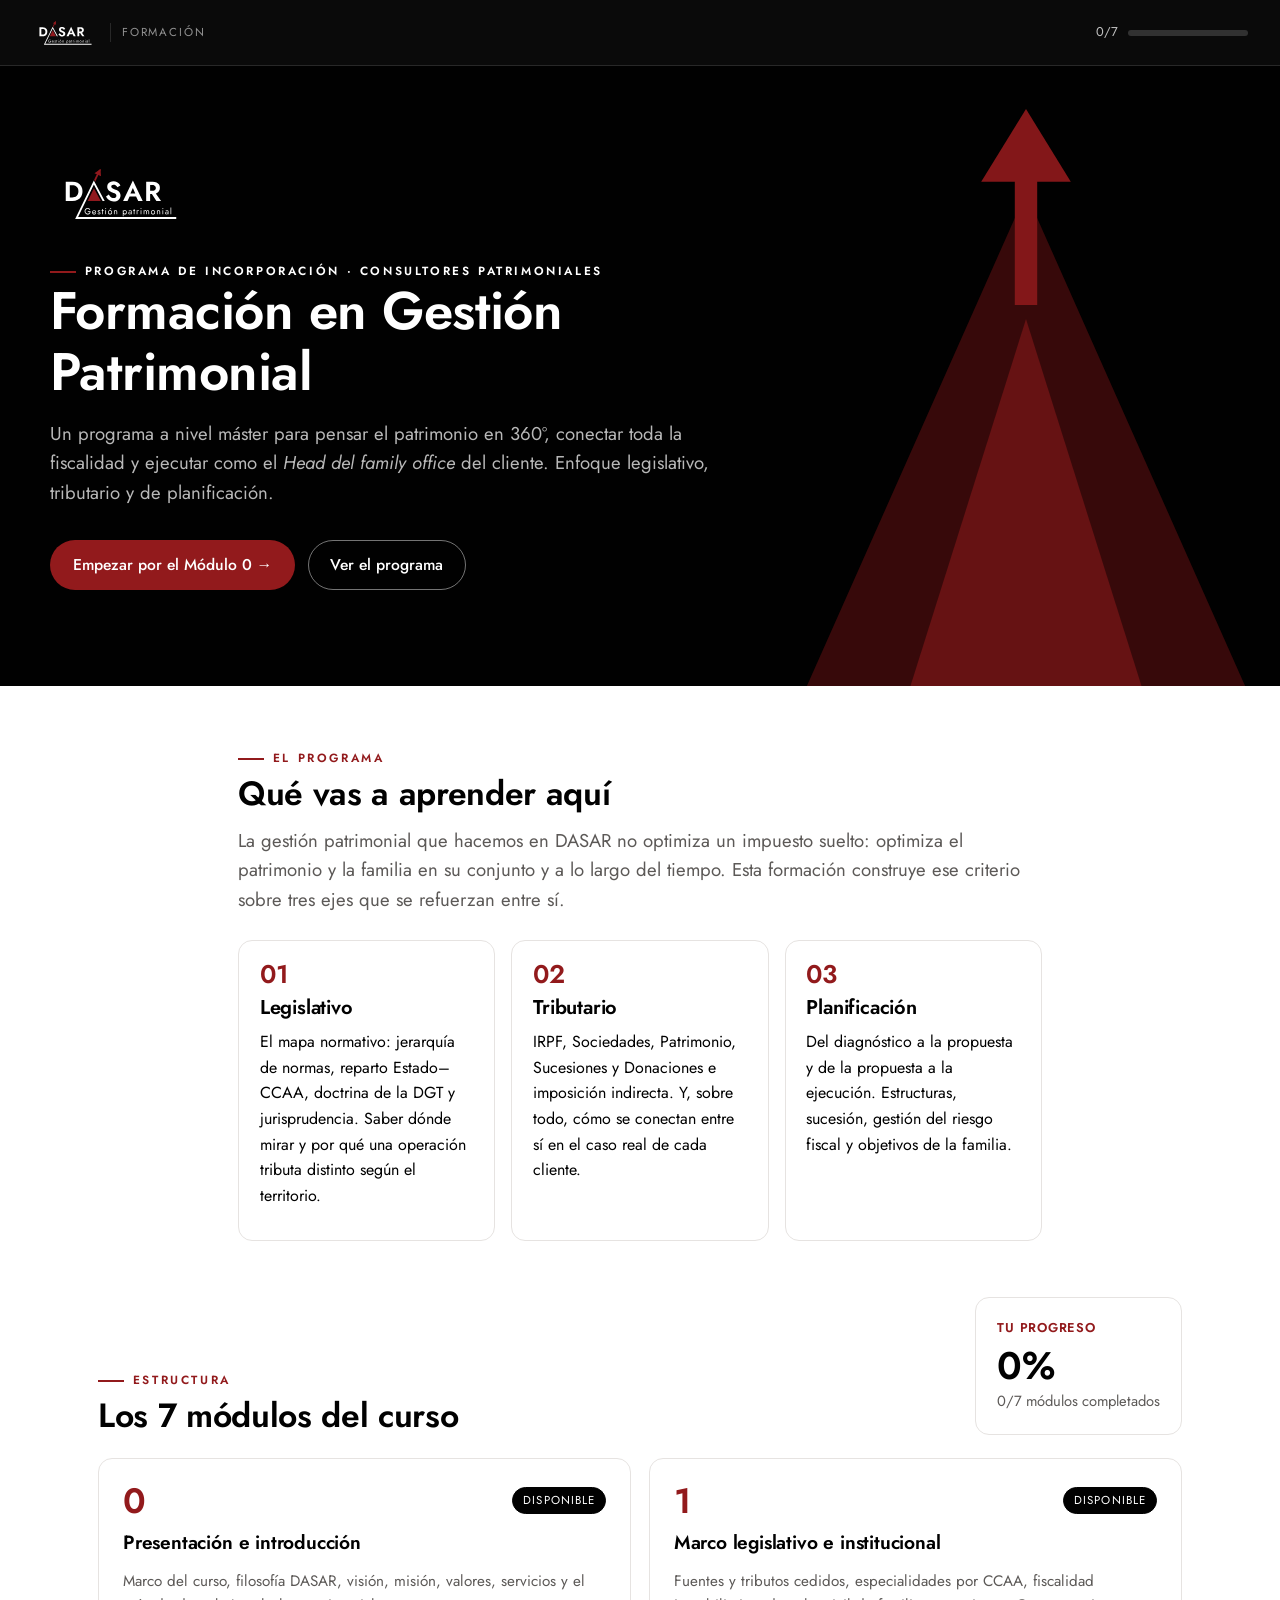
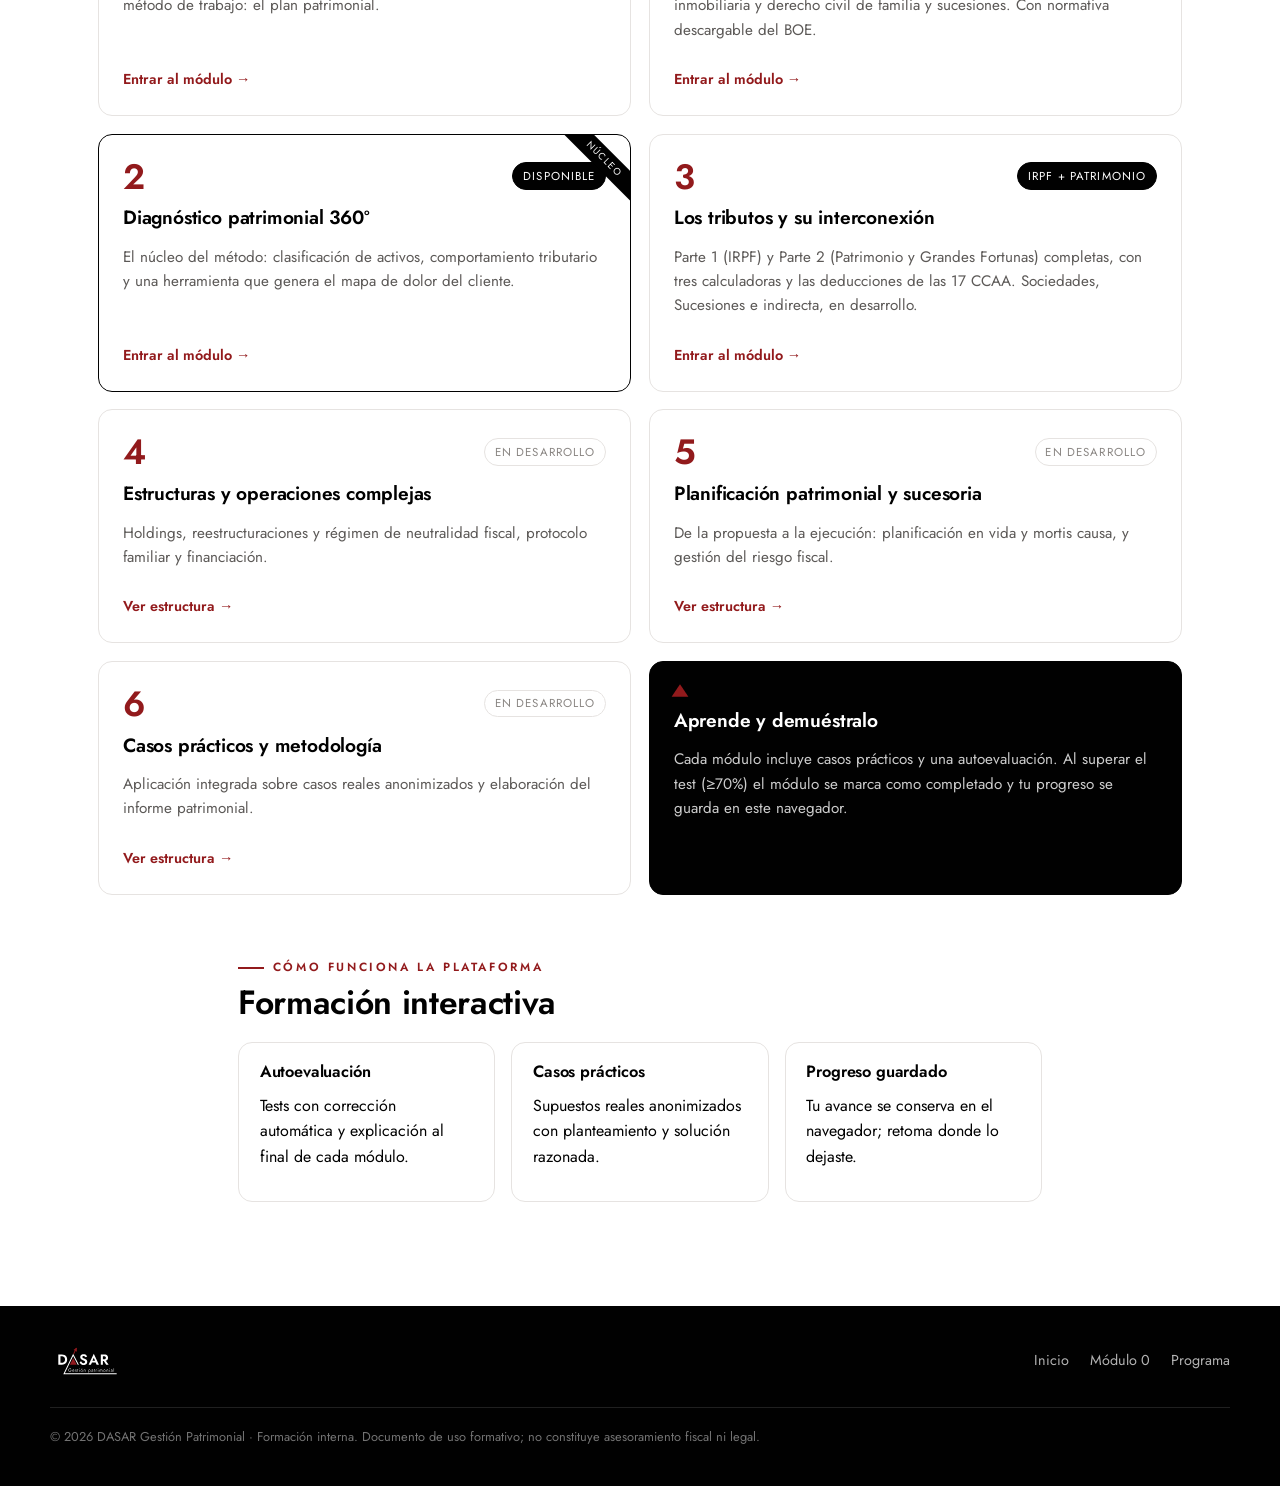
==== commit 3c1099bf: "Modulo 3 Parte 2: Patrimonio e ITSGF con valoracion, empresa familiar, mapa autonomico y calculadora" ====
--- a/index.html
+++ b/index.html
@@ -9,7 +9,7 @@
 <link rel="preconnect" href="https://fonts.googleapis.com">
 <link rel="preconnect" href="https://fonts.gstatic.com" crossorigin>
 <link href="https://fonts.googleapis.com/css2?family=Jost:ital,wght@0,400;0,500;0,600;0,700;1,400&display=swap" rel="stylesheet">
-<link rel="stylesheet" href="styles.css?v=8">
+<link rel="stylesheet" href="styles.css?v=10">
 </head>
 <body data-current="home">
 
@@ -112,9 +112,9 @@
     </a>
 
     <a class="mcard hoverable" data-mod="mod3" href="modulo-3.html">
-      <div class="mc-top"><span class="mc-num">3</span><span class="mc-state ready">IRPF disponible</span></div>
+      <div class="mc-top"><span class="mc-num">3</span><span class="mc-state ready">IRPF + Patrimonio</span></div>
       <h3>Los tributos y su interconexión</h3>
-      <p>Parte 1 (IRPF) completa, con calculadoras de renta por comunidad y de rentas del ahorro. Sociedades, Patrimonio, Sucesiones e indirecta, en desarrollo.</p>
+      <p>Parte 1 (IRPF) y Parte 2 (Patrimonio y Grandes Fortunas) completas, con tres calculadoras y las deducciones de las 17 CCAA. Sociedades, Sucesiones e indirecta, en desarrollo.</p>
       <span class="mc-go">Entrar al módulo →</span>
     </a>
 
@@ -180,6 +180,6 @@
   </div>
 </footer>
 
-<script src="app.js?v=8"></script>
+<script src="app.js?v=10"></script>
 </body>
 </html>
--- a/styles.css
+++ b/styles.css
@@ -596,6 +596,18 @@
 .deducc-panel li{display:flex;gap:.6rem;padding:.5rem 0;border-bottom:1px dashed var(--line);font-size:.96rem;color:var(--ink)}
 .deducc-panel li:last-child{border-bottom:0}
 .deducc-panel li .tri{flex:0 0 auto;transform:scale(.68);margin-top:.4rem}
+.deducc-panel .dp-src{font-size:.86rem;color:var(--muted);margin:.5rem 0 .2rem}
+.deducc-panel .dp-src a{color:var(--wine);font-weight:600}
+.deducc-panel .dp-nota{font-size:.86rem;color:var(--wine-dark);background:var(--wine-soft);border-radius:var(--radius-sm);padding:.6rem .8rem;margin:.6rem 0}
+.dp-tablewrap{overflow-x:auto;margin-top:.8rem}
+table.dedtbl{font-size:.86rem;min-width:900px}
+table.dedtbl th{font-size:.7rem}
+table.dedtbl td{vertical-align:top;padding:.6rem .7rem}
+table.dedtbl td:nth-child(1){min-width:210px}
+table.dedtbl td:nth-child(2),table.dedtbl td:nth-child(3){min-width:150px}
+table.dedtbl td:nth-child(4){min-width:170px}
+table.dedtbl td:nth-child(5){min-width:230px}
+table.dedtbl td:last-child{white-space:nowrap;color:var(--muted-2);font-size:.8rem}
 
 /* Impresión: solo el mapa de dolor */
 @media print{
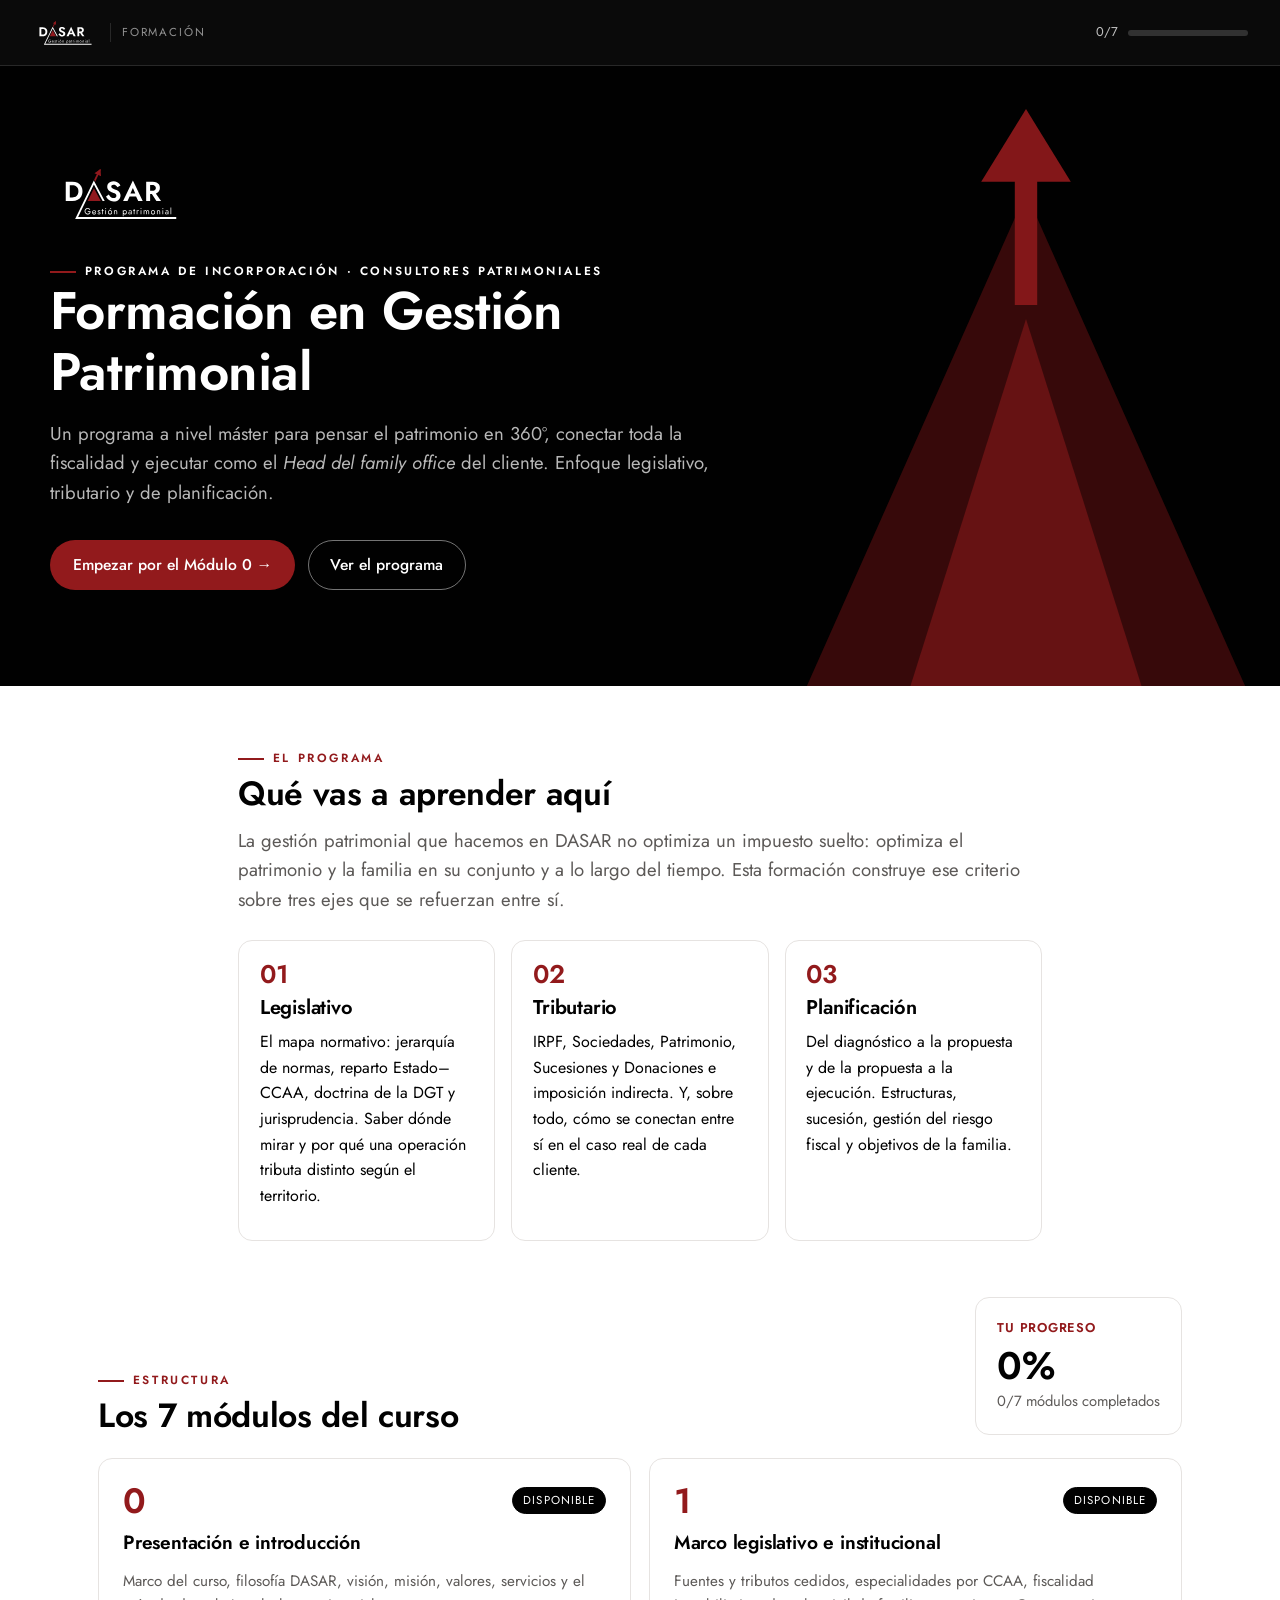
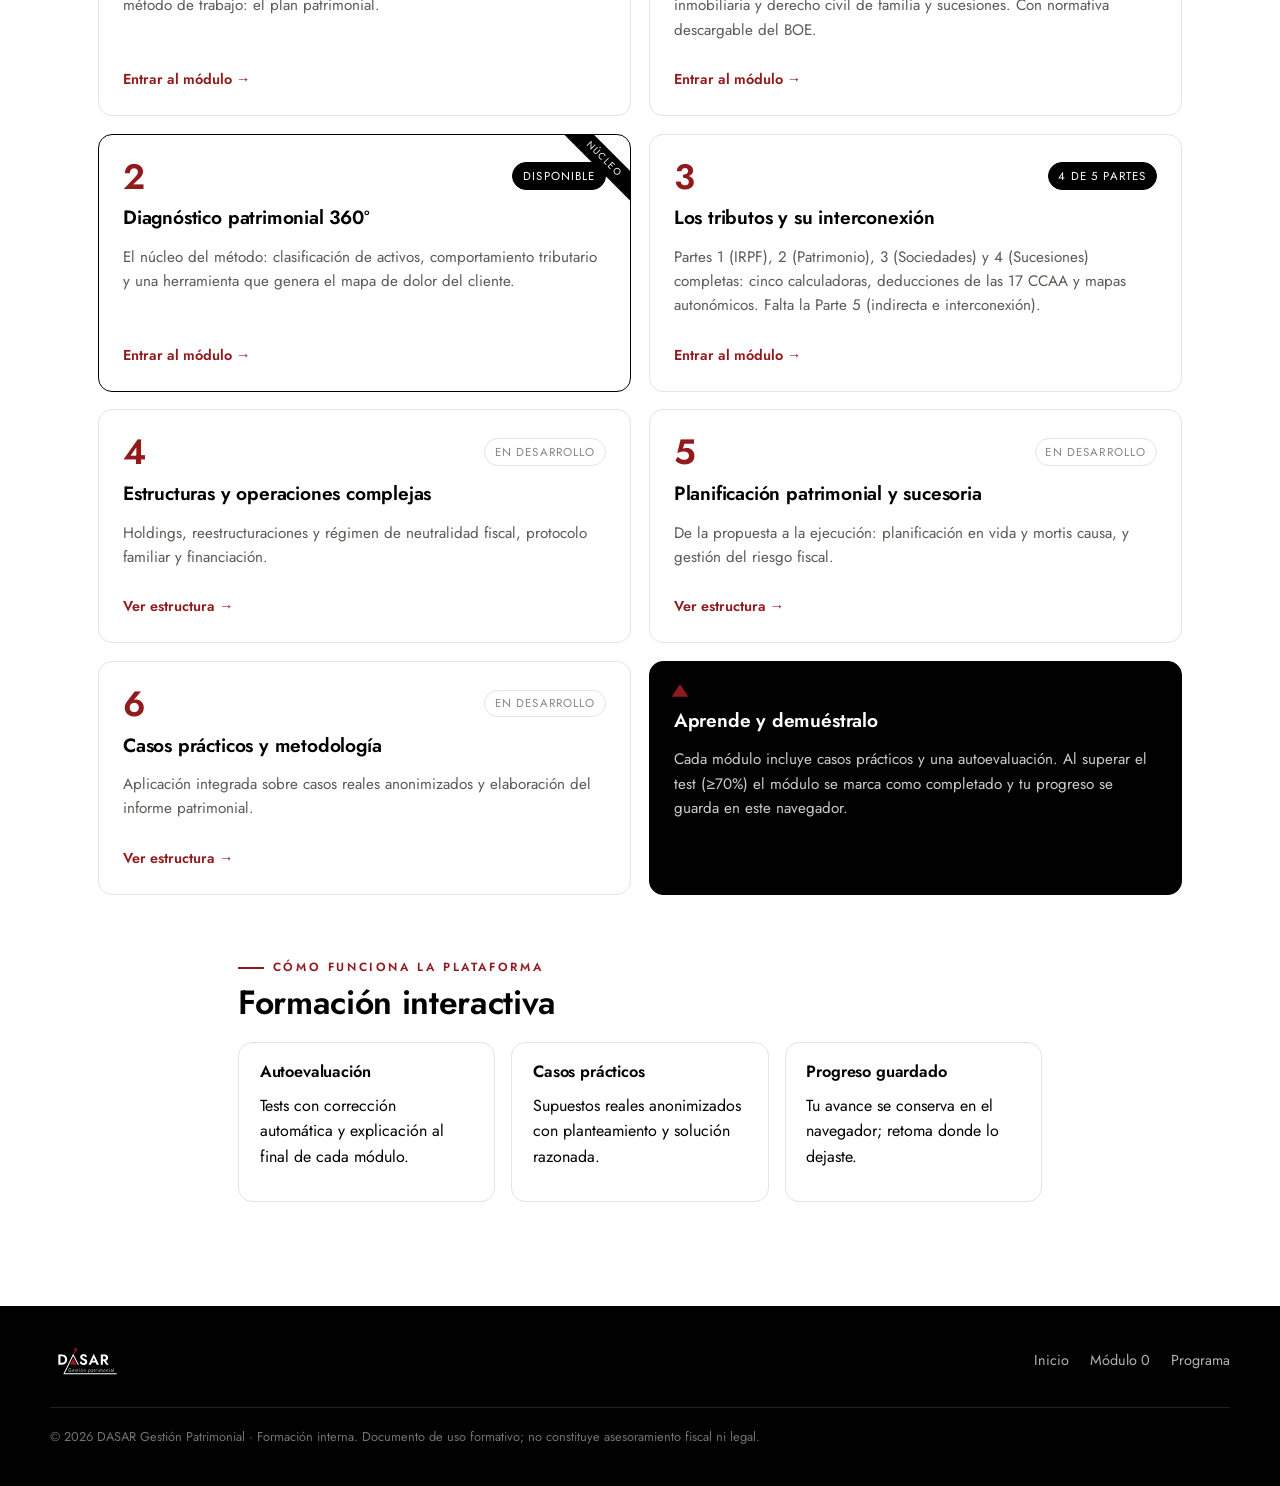
==== commit 8cb58ea9: "Modulo 3 Parte 4 Sucesiones y Donaciones + calculadora ISD por CCAA" ====
--- a/index.html
+++ b/index.html
@@ -3,13 +3,16 @@
 <head>
 <meta charset="UTF-8">
 <meta name="viewport" content="width=device-width, initial-scale=1.0">
+<meta http-equiv="Cache-Control" content="no-cache, no-store, must-revalidate">
+<meta http-equiv="Pragma" content="no-cache">
+<meta http-equiv="Expires" content="0">
 <title>Formación en Gestión Patrimonial · DASAR</title>
 <meta name="description" content="Programa de formación de DASAR Gestión Patrimonial para consultores. Enfoque legislativo, tributario y de planificación a nivel máster.">
 <link rel="icon" href="dasar-color.svg">
 <link rel="preconnect" href="https://fonts.googleapis.com">
 <link rel="preconnect" href="https://fonts.gstatic.com" crossorigin>
 <link href="https://fonts.googleapis.com/css2?family=Jost:ital,wght@0,400;0,500;0,600;0,700;1,400&display=swap" rel="stylesheet">
-<link rel="stylesheet" href="styles.css?v=10">
+<link rel="stylesheet" href="styles.css?v=14">
 </head>
 <body data-current="home">
 
@@ -112,9 +115,9 @@
     </a>
 
     <a class="mcard hoverable" data-mod="mod3" href="modulo-3.html">
-      <div class="mc-top"><span class="mc-num">3</span><span class="mc-state ready">IRPF + Patrimonio</span></div>
+      <div class="mc-top"><span class="mc-num">3</span><span class="mc-state ready">4 de 5 partes</span></div>
       <h3>Los tributos y su interconexión</h3>
-      <p>Parte 1 (IRPF) y Parte 2 (Patrimonio y Grandes Fortunas) completas, con tres calculadoras y las deducciones de las 17 CCAA. Sociedades, Sucesiones e indirecta, en desarrollo.</p>
+      <p>Partes 1 (IRPF), 2 (Patrimonio), 3 (Sociedades) y 4 (Sucesiones) completas: cinco calculadoras, deducciones de las 17 CCAA y mapas autonómicos. Falta la Parte 5 (indirecta e interconexión).</p>
       <span class="mc-go">Entrar al módulo →</span>
     </a>
 
@@ -180,6 +183,6 @@
   </div>
 </footer>
 
-<script src="app.js?v=10"></script>
+<script src="app.js?v=14"></script>
 </body>
 </html>
--- a/styles.css
+++ b/styles.css
@@ -596,6 +596,20 @@
 .deducc-panel li{display:flex;gap:.6rem;padding:.5rem 0;border-bottom:1px dashed var(--line);font-size:.96rem;color:var(--ink)}
 .deducc-panel li:last-child{border-bottom:0}
 .deducc-panel li .tri{flex:0 0 auto;transform:scale(.68);margin-top:.4rem}
+/* Subapartados del módulo en el panel lateral */
+.side-sub{margin:.2rem 0 .5rem 1.6rem;padding-left:.7rem;border-left:2px solid var(--line-strong);display:flex;flex-direction:column}
+.side-sub .ss{font-size:.85rem;color:var(--muted);padding:.32rem 0;line-height:1.25}
+.side-sub a.ss:hover{color:var(--wine)}
+.side-sub a.ss.on{color:var(--wine);font-weight:600}
+.side-sub .ss.dis{color:var(--muted-2);font-size:.78rem}
+
+/* Navegador de partes dentro del módulo */
+.partnav{display:flex;flex-wrap:wrap;gap:.45rem;margin:0 0 1.4rem}
+.partnav .p{font-size:.85rem;font-weight:500;border:1px solid var(--line-strong);border-radius:999px;padding:.4rem .85rem;color:var(--ink);background:#fff}
+.partnav a.p:hover{border-color:var(--wine);color:var(--wine)}
+.partnav a.p.on{background:var(--ink);color:#fff;border-color:var(--ink)}
+.partnav .p.dis{color:var(--muted-2);border-style:dashed}
+
 .deducc-panel .dp-src{font-size:.86rem;color:var(--muted);margin:.5rem 0 .2rem}
 .deducc-panel .dp-src a{color:var(--wine);font-weight:600}
 .deducc-panel .dp-nota{font-size:.86rem;color:var(--wine-dark);background:var(--wine-soft);border-radius:var(--radius-sm);padding:.6rem .8rem;margin:.6rem 0}
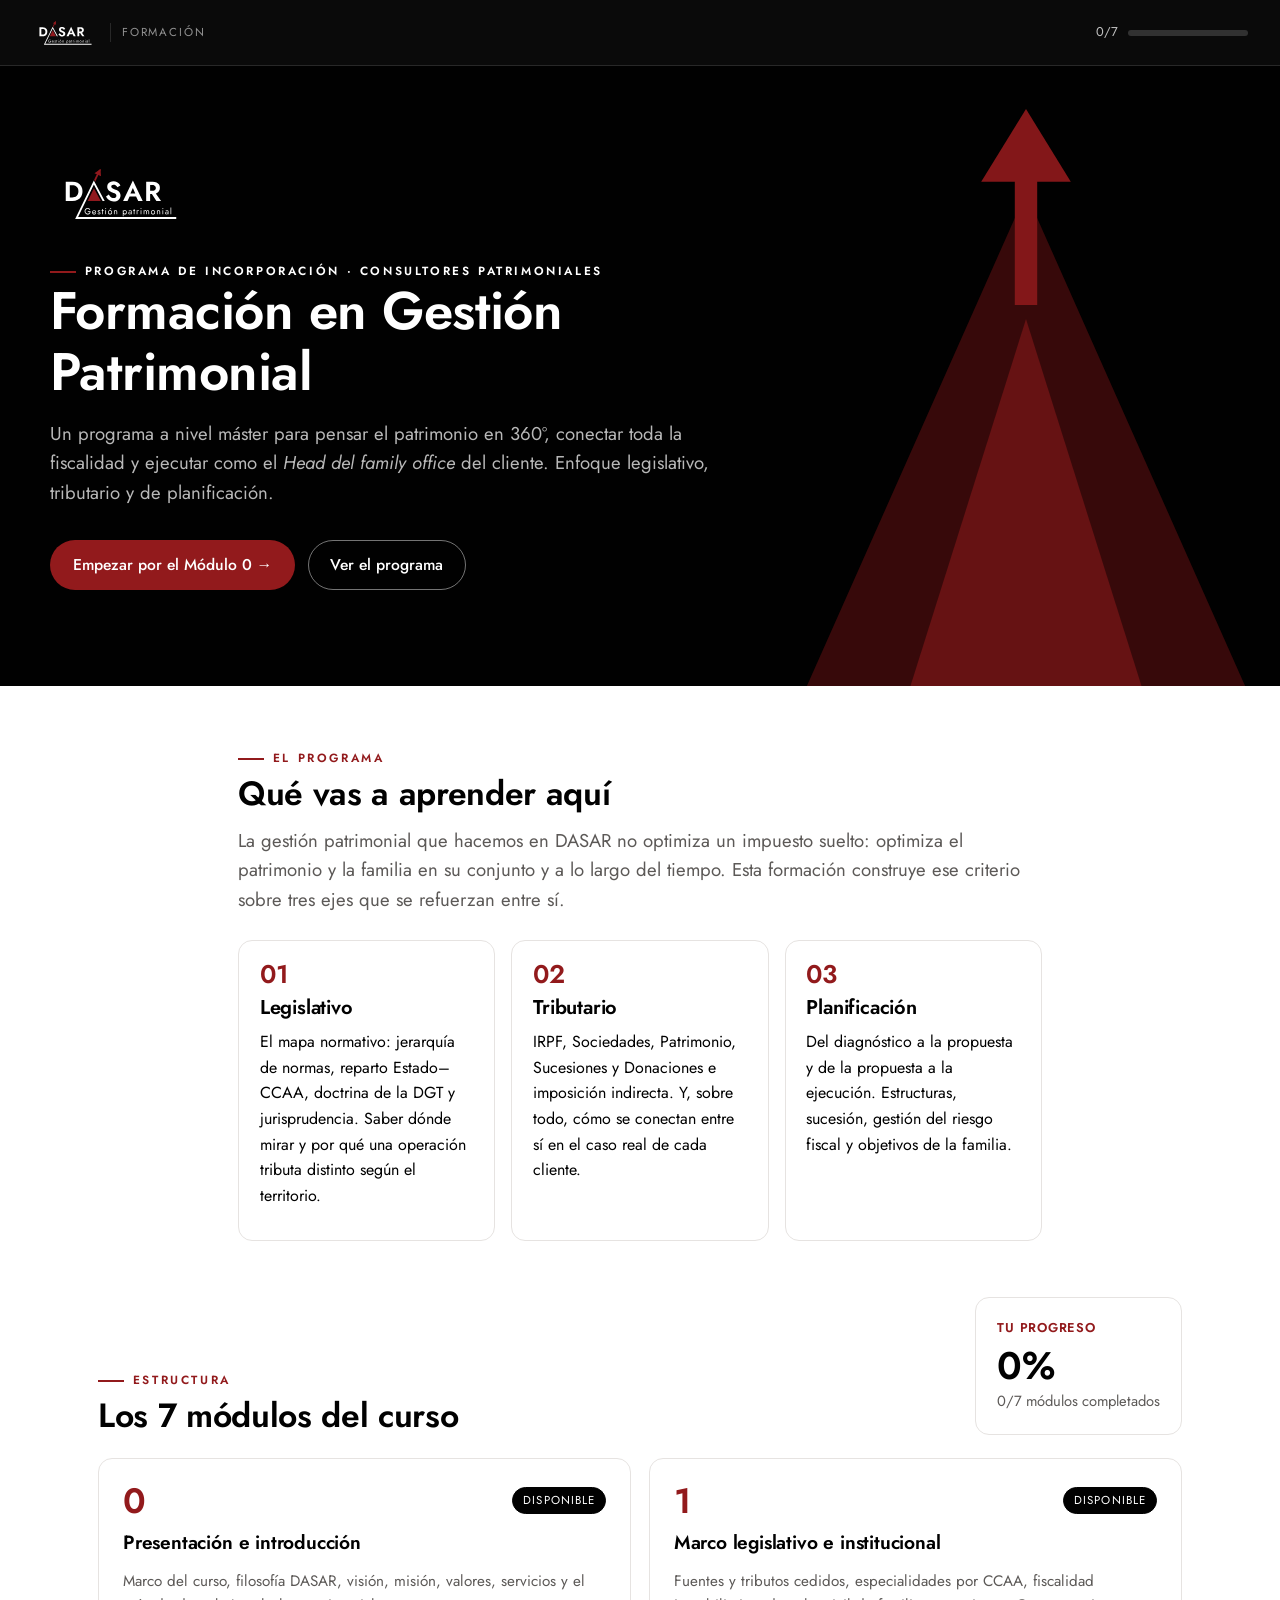
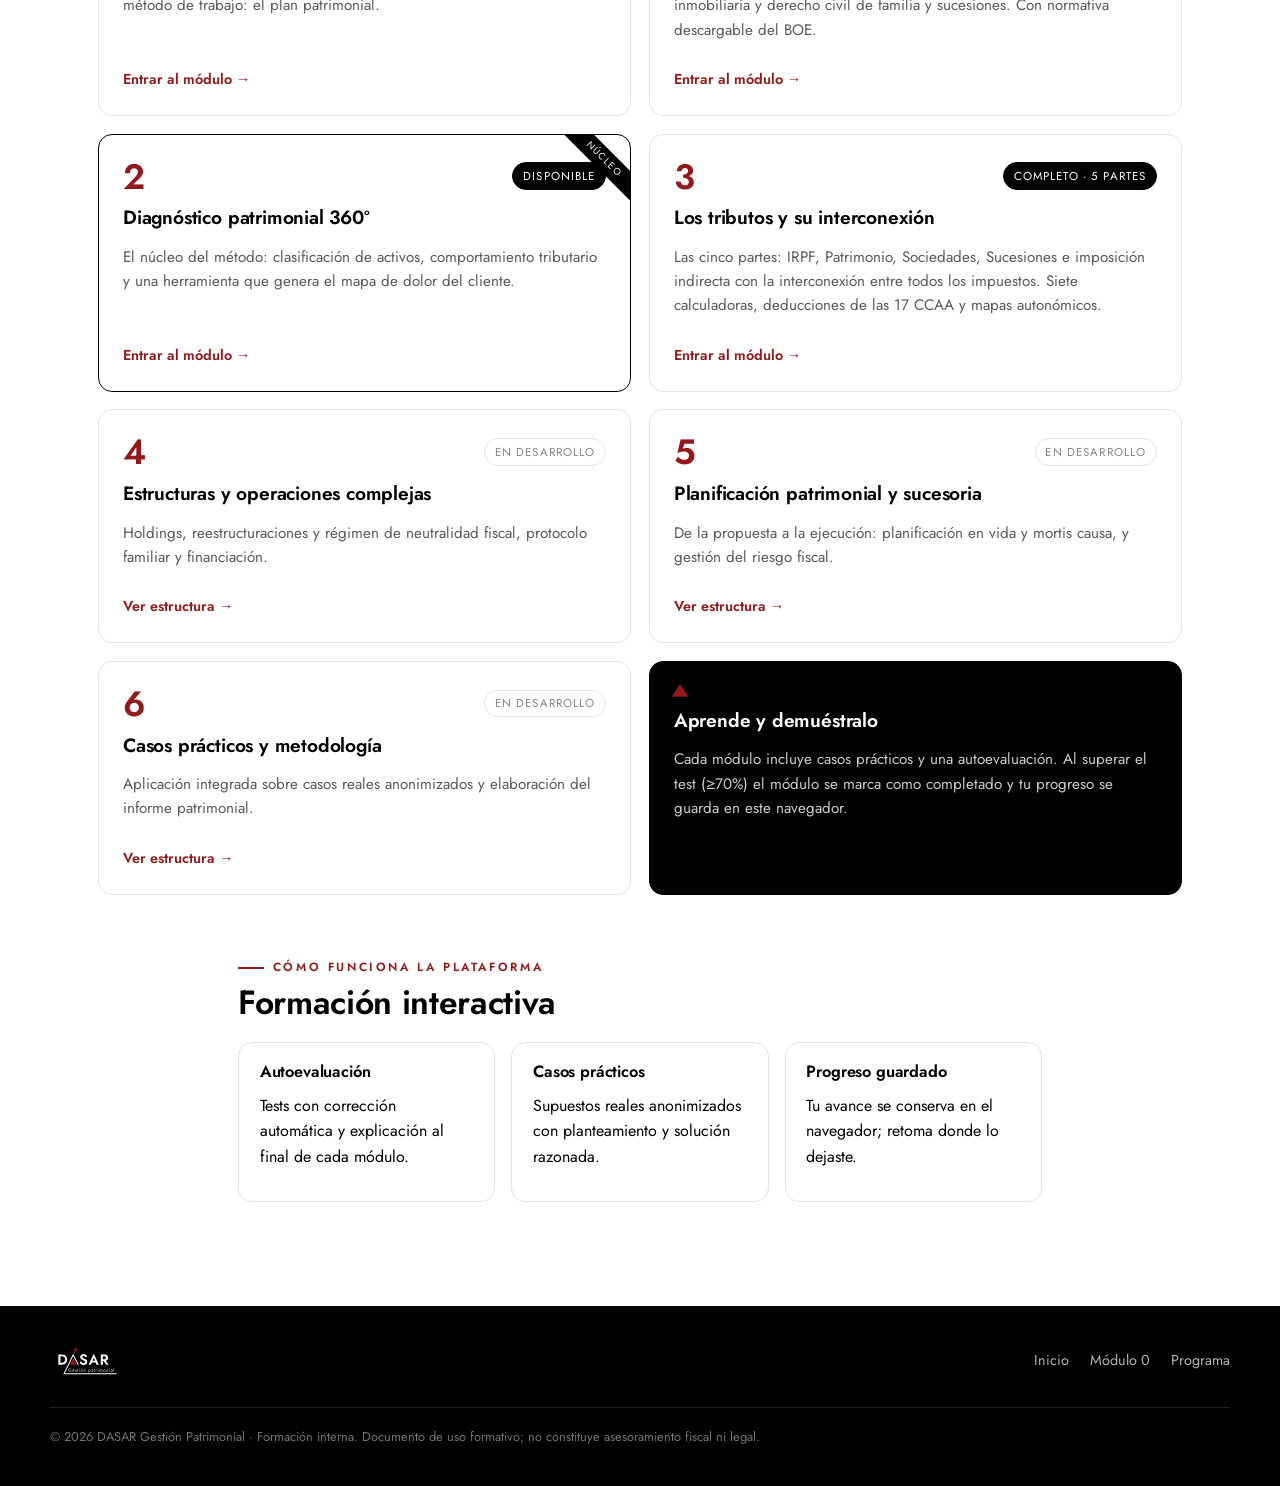
==== commit d09ecb7c: "Modulo 3 Parte 5: imposicion indirecta e interconexion de impuestos" ====
--- a/index.html
+++ b/index.html
@@ -12,7 +12,7 @@
 <link rel="preconnect" href="https://fonts.googleapis.com">
 <link rel="preconnect" href="https://fonts.gstatic.com" crossorigin>
 <link href="https://fonts.googleapis.com/css2?family=Jost:ital,wght@0,400;0,500;0,600;0,700;1,400&display=swap" rel="stylesheet">
-<link rel="stylesheet" href="styles.css?v=14">
+<link rel="stylesheet" href="styles.css?v=15">
 </head>
 <body data-current="home">
 
@@ -115,9 +115,9 @@
     </a>
 
     <a class="mcard hoverable" data-mod="mod3" href="modulo-3.html">
-      <div class="mc-top"><span class="mc-num">3</span><span class="mc-state ready">4 de 5 partes</span></div>
+      <div class="mc-top"><span class="mc-num">3</span><span class="mc-state ready">Completo · 5 partes</span></div>
       <h3>Los tributos y su interconexión</h3>
-      <p>Partes 1 (IRPF), 2 (Patrimonio), 3 (Sociedades) y 4 (Sucesiones) completas: cinco calculadoras, deducciones de las 17 CCAA y mapas autonómicos. Falta la Parte 5 (indirecta e interconexión).</p>
+      <p>Las cinco partes: IRPF, Patrimonio, Sociedades, Sucesiones e imposición indirecta con la interconexión entre todos los impuestos. Siete calculadoras, deducciones de las 17 CCAA y mapas autonómicos.</p>
       <span class="mc-go">Entrar al módulo →</span>
     </a>
 
@@ -183,6 +183,6 @@
   </div>
 </footer>
 
-<script src="app.js?v=14"></script>
+<script src="app.js?v=15"></script>
 </body>
 </html>
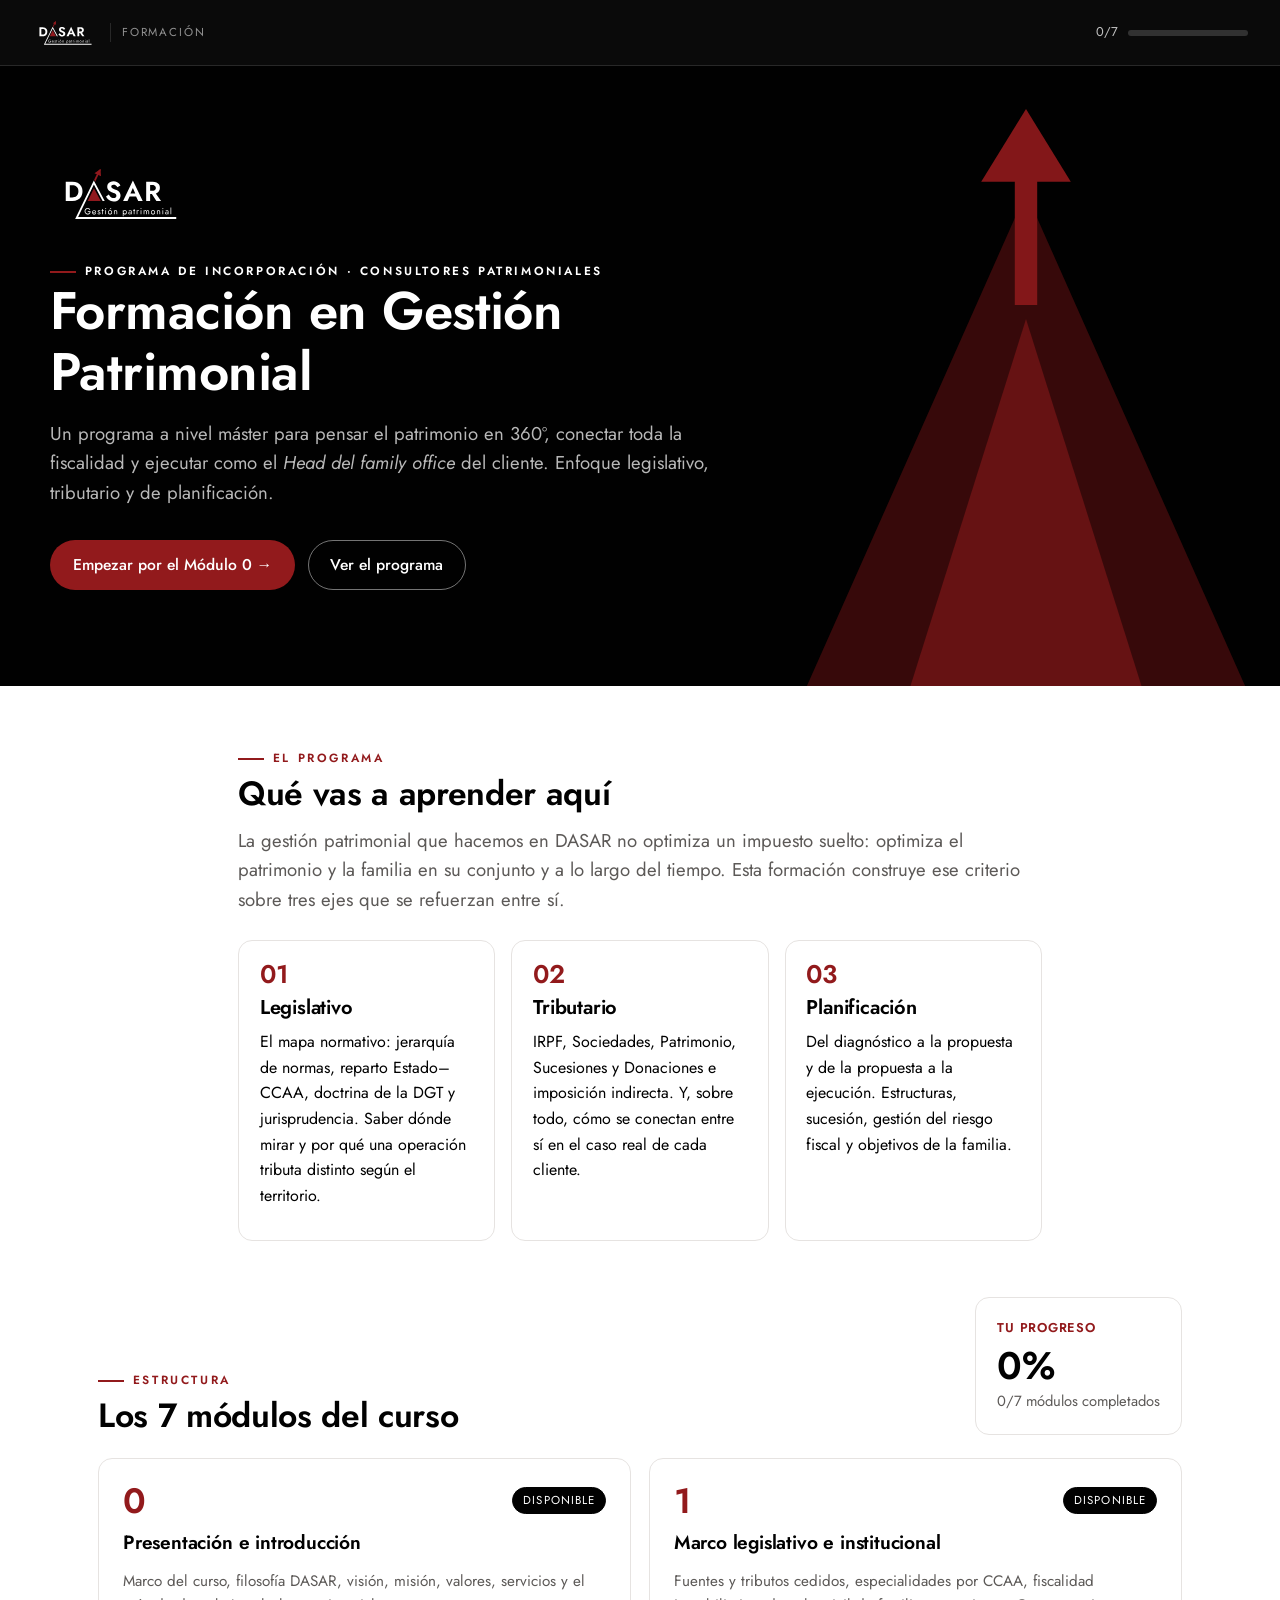
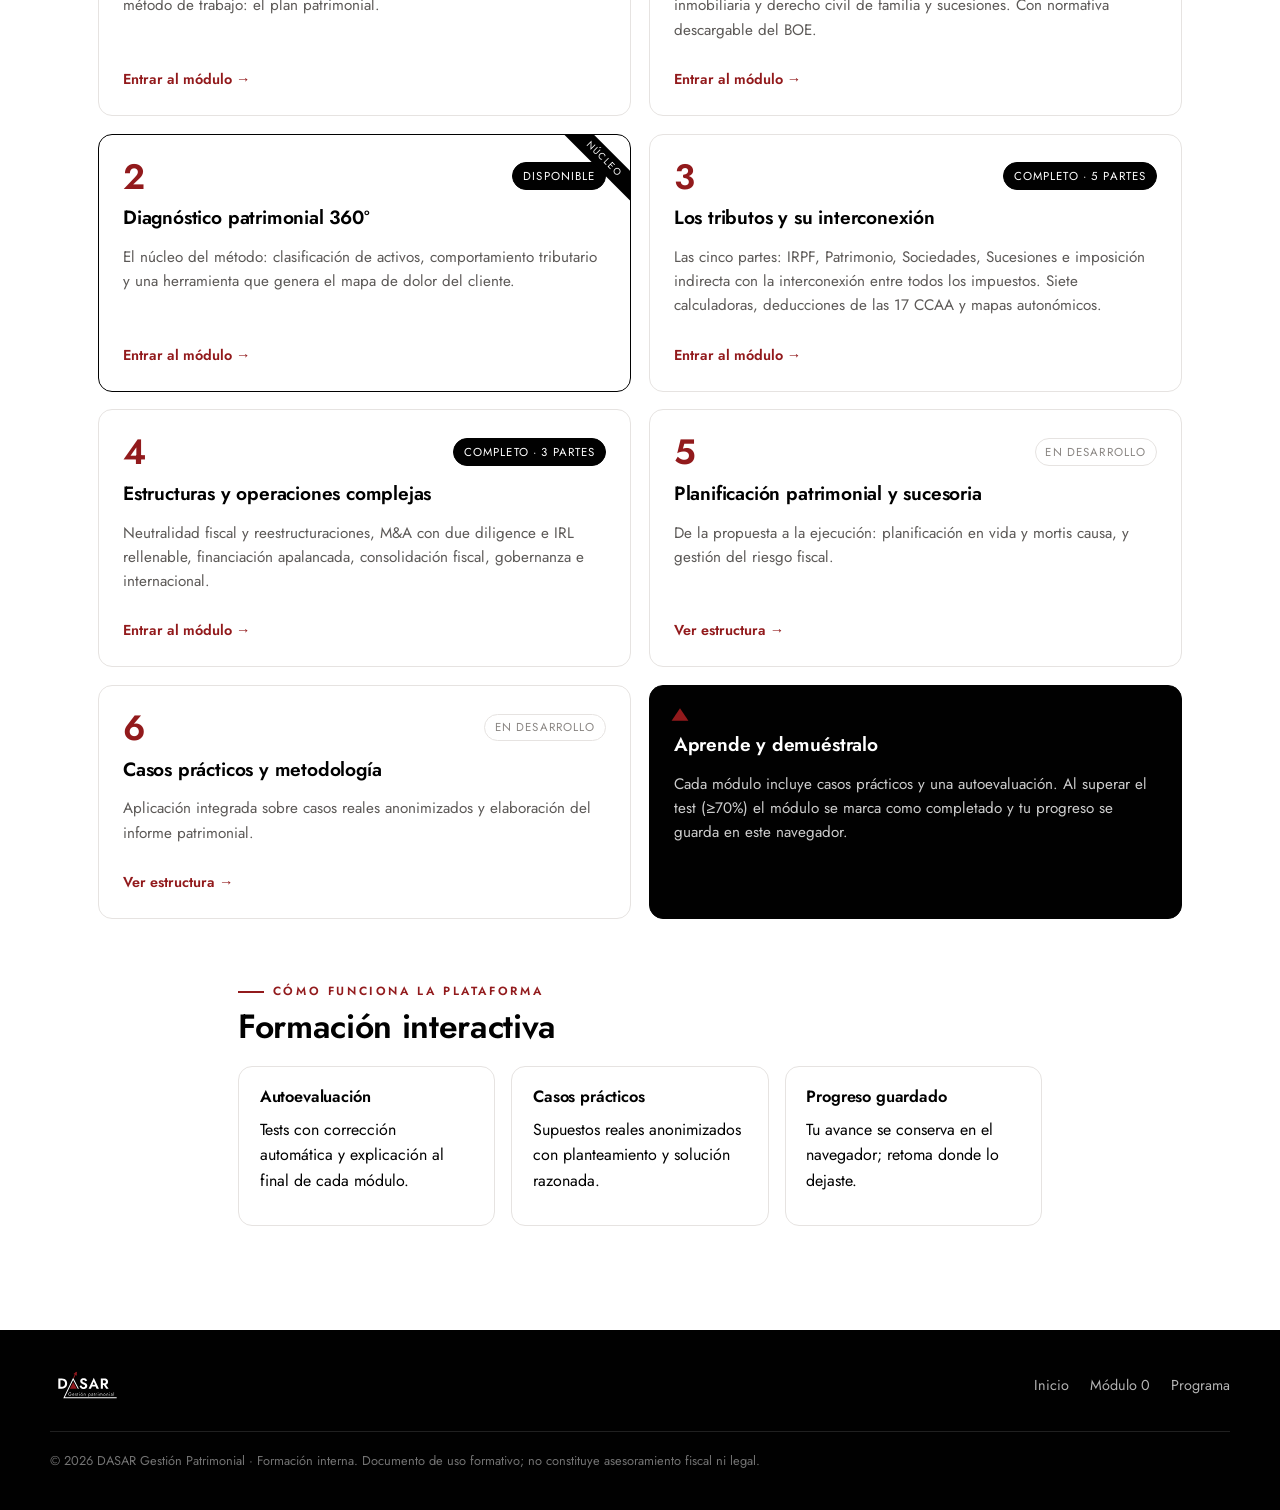
==== commit 8744c94e: "Modulo 4 completo: neutralidad, M&A con IRL y due diligence, gobernanza" ====
--- a/index.html
+++ b/index.html
@@ -12,7 +12,7 @@
 <link rel="preconnect" href="https://fonts.googleapis.com">
 <link rel="preconnect" href="https://fonts.gstatic.com" crossorigin>
 <link href="https://fonts.googleapis.com/css2?family=Jost:ital,wght@0,400;0,500;0,600;0,700;1,400&display=swap" rel="stylesheet">
-<link rel="stylesheet" href="styles.css?v=15">
+<link rel="stylesheet" href="styles.css?v=16">
 </head>
 <body data-current="home">
 
@@ -122,10 +122,10 @@
     </a>
 
     <a class="mcard hoverable" data-mod="mod4" href="modulo-4.html">
-      <div class="mc-top"><span class="mc-num">4</span><span class="mc-state">En desarrollo</span></div>
+      <div class="mc-top"><span class="mc-num">4</span><span class="mc-state ready">Completo · 3 partes</span></div>
       <h3>Estructuras y operaciones complejas</h3>
-      <p>Holdings, reestructuraciones y régimen de neutralidad fiscal, protocolo familiar y financiación.</p>
-      <span class="mc-go">Ver estructura →</span>
+      <p>Neutralidad fiscal y reestructuraciones, M&amp;A con due diligence e IRL rellenable, financiación apalancada, consolidación fiscal, gobernanza e internacional.</p>
+      <span class="mc-go">Entrar al módulo →</span>
     </a>
 
     <a class="mcard hoverable" data-mod="mod5" href="modulo-5.html">
@@ -183,6 +183,6 @@
   </div>
 </footer>
 
-<script src="app.js?v=15"></script>
+<script src="app.js?v=16"></script>
 </body>
 </html>
--- a/styles.css
+++ b/styles.css
@@ -632,3 +632,61 @@
   .finding{break-inside:avoid}
   a[href]:after{content:""}
 }
+
+/* ============================================================
+   v9 · MÓDULO 4 · IRL interactiva, due diligence y cronograma
+   ============================================================ */
+.irl{border:1.5px solid var(--ink);border-radius:var(--radius);overflow:hidden;margin:1.8rem 0;background:#fff}
+.irl .irl-head{background:var(--ink);color:#fff;padding:1.1rem 1.3rem;display:flex;align-items:center;gap:.8rem;flex-wrap:wrap}
+.irl .irl-head .tri{border-bottom-color:var(--wine)}
+.irl .irl-head h3{color:#fff;margin:0;font-size:1.15rem}
+.irl .irl-head .irl-meta{margin-left:auto;font-size:.82rem;color:rgba(255,255,255,.75)}
+.irl .irl-bar{display:flex;gap:.5rem;flex-wrap:wrap;padding:.9rem 1.3rem;border-bottom:1px solid var(--line);background:var(--paper-2)}
+.irl .achip{border:1px solid var(--line-strong);background:#fff;color:var(--ink);border-radius:999px;
+  padding:.4rem .85rem;font-size:.82rem;font-weight:600;cursor:pointer;transition:.15s;font-family:inherit}
+.irl .achip:hover{border-color:var(--wine)}
+.irl .achip.on{background:var(--wine);border-color:var(--wine);color:#fff}
+.irl .achip i{font-style:normal;opacity:.75;font-weight:500;margin-left:.35rem;font-size:.76rem}
+.irl .irl-body{padding:1.1rem 1.3rem 1.3rem}
+.irl .irl-progress{display:flex;align-items:center;gap:.8rem;margin-bottom:1rem;font-size:.85rem;color:var(--muted)}
+.irl .irl-progress .pb{flex:1;height:7px;background:var(--line);border-radius:99px;overflow:hidden}
+.irl .irl-progress .pb i{display:block;height:100%;width:0;background:var(--wine);transition:width .3s}
+.irlitem{display:grid;grid-template-columns:1fr auto;gap:.5rem 1rem;padding:.75rem .9rem;border:1px solid var(--line);
+  border-radius:var(--radius-sm);margin-bottom:.55rem;background:#fff;transition:.15s}
+.irlitem.st-rec{border-color:var(--wine);background:var(--wine-soft)}
+.irlitem.st-na{opacity:.5}
+.irlitem .it-t{font-weight:600;color:var(--ink);font-size:.94rem}
+.irlitem .it-d{font-size:.84rem;color:var(--muted);margin-top:.1rem}
+.irlitem .it-st{display:flex;gap:.3rem;align-items:flex-start}
+.irlitem .it-st button{border:1px solid var(--line-strong);background:#fff;border-radius:6px;padding:.25rem .5rem;
+  font-size:.74rem;font-weight:600;cursor:pointer;color:var(--muted);font-family:inherit;white-space:nowrap}
+.irlitem .it-st button.on{background:var(--ink);border-color:var(--ink);color:#fff}
+.irlitem .it-st button.on.rec{background:var(--wine);border-color:var(--wine)}
+.irlitem textarea{grid-column:1/-1;width:100%;border:1px solid var(--line);border-radius:6px;padding:.45rem .6rem;
+  font-family:inherit;font-size:.86rem;min-height:38px;resize:vertical;background:var(--paper-2)}
+.irlitem textarea:focus{outline:2px solid var(--wine);border-color:var(--wine)}
+.irl .irl-actions{display:flex;gap:.6rem;flex-wrap:wrap;padding:1rem 1.3rem;border-top:1px solid var(--line);background:var(--paper-2)}
+.irlout{border-top:1px solid var(--line);padding:1.3rem;display:none;background:#fff}
+.irlout.show{display:block}
+.irlout h3{margin:.1rem 0 .9rem}
+.irlout .oarea{margin-bottom:1.1rem}
+.irlout .oarea h5{margin:0 0 .35rem;font-size:.95rem;color:var(--wine-dark);text-transform:uppercase;letter-spacing:.04em}
+.irlout ul{margin:0;padding-left:1.1rem}
+.irlout li{font-size:.9rem;margin-bottom:.2rem}
+.irlout li em{color:var(--muted);font-style:normal}
+/* cronograma de una operación */
+.timeline{border-left:2px solid var(--line-strong);margin:1.6rem 0 1.6rem .5rem;padding-left:1.3rem}
+.tlstep{position:relative;padding-bottom:1.2rem}
+.tlstep:before{content:"";position:absolute;left:-1.68rem;top:.28rem;width:11px;height:11px;background:var(--wine);border-radius:50%;
+  box-shadow:0 0 0 3px #fff}
+.tlstep .tl-w{font-size:.76rem;text-transform:uppercase;letter-spacing:.08em;color:var(--wine);font-weight:700}
+.tlstep .tl-t{font-weight:600;color:var(--ink);margin:.1rem 0 .2rem}
+.tlstep .tl-d{font-size:.9rem;color:var(--muted)}
+@media (max-width:640px){
+  .irlitem{grid-template-columns:1fr}
+  .irlitem .it-st{justify-content:flex-start}
+}
+@media print{
+  .irl .irl-bar,.irl .irl-actions,.irl .irl-body,.irl .irl-head{display:none !important}
+  .irlout{display:block !important;border:0;padding:0}
+}
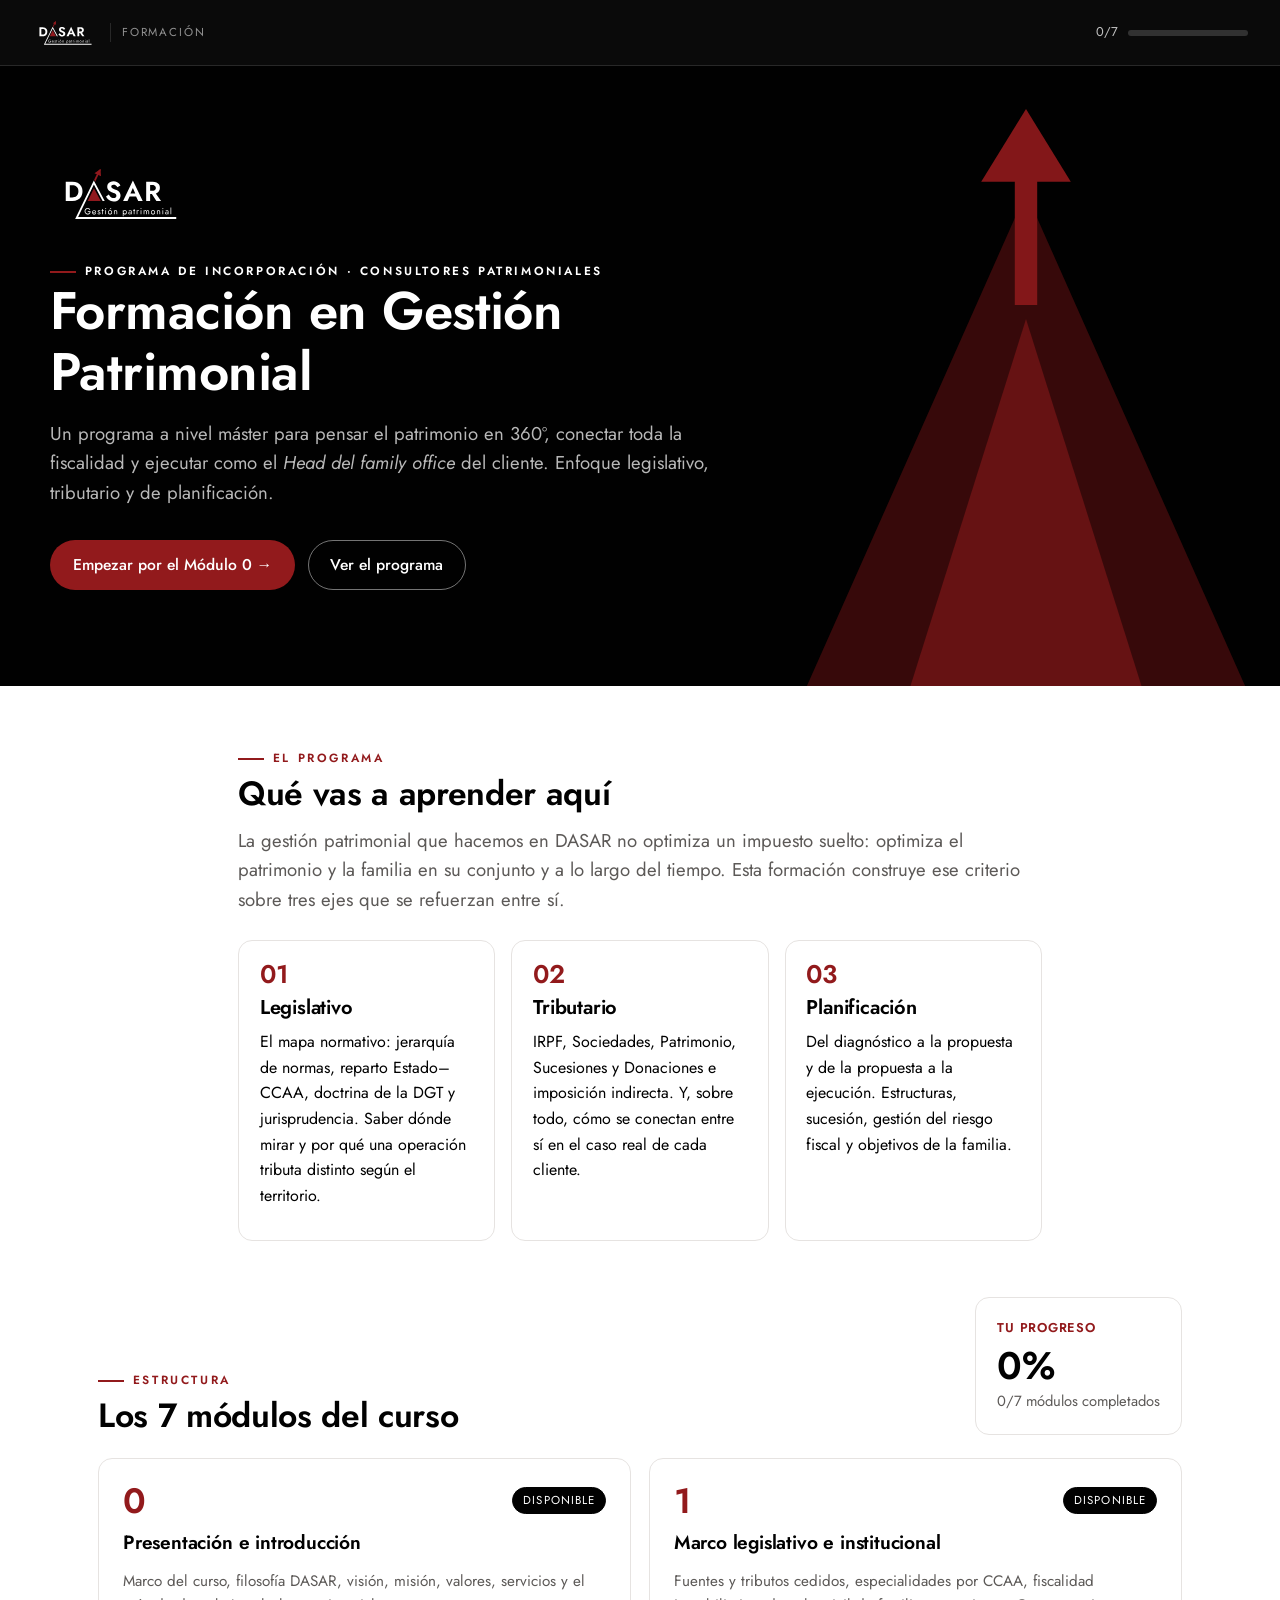
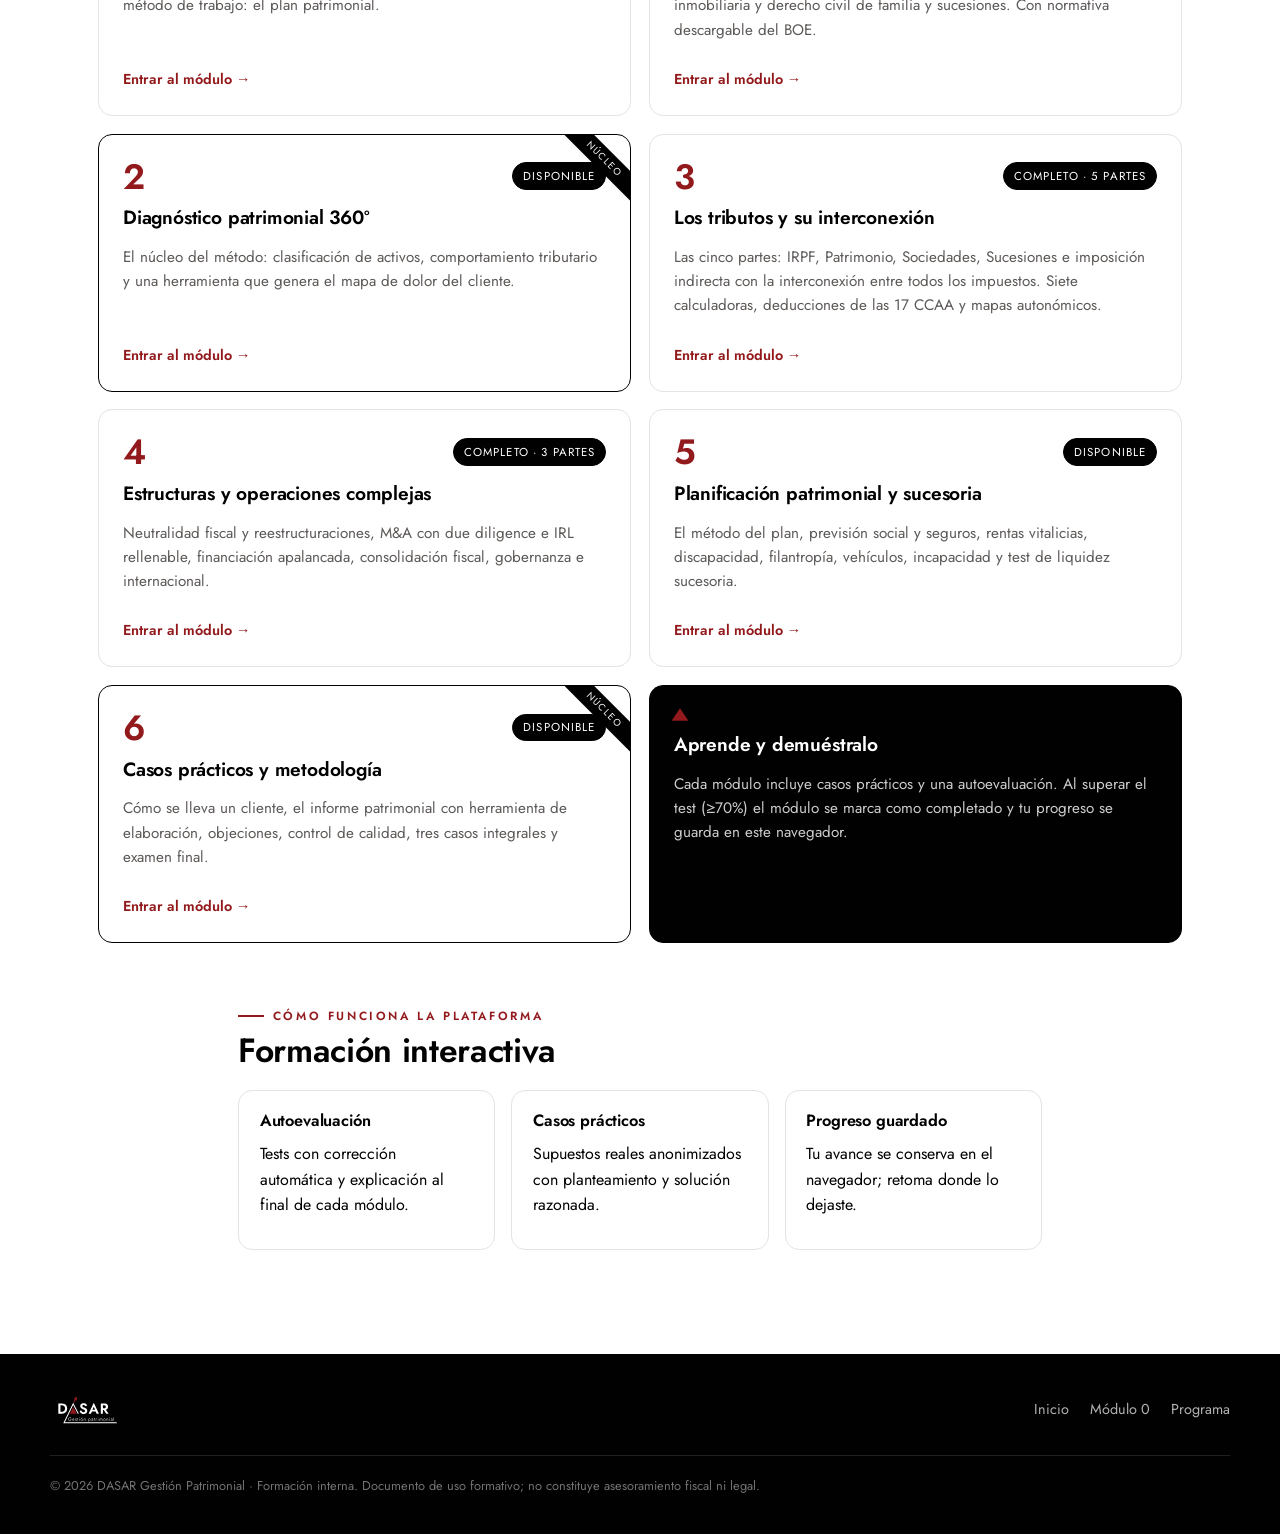
==== commit 2848a3d4: "Modulos 5 y 6: plan patrimonial, previsión, liquidez sucesoria, informe y examen" ====
--- a/index.html
+++ b/index.html
@@ -12,7 +12,7 @@
 <link rel="preconnect" href="https://fonts.googleapis.com">
 <link rel="preconnect" href="https://fonts.gstatic.com" crossorigin>
 <link href="https://fonts.googleapis.com/css2?family=Jost:ital,wght@0,400;0,500;0,600;0,700;1,400&display=swap" rel="stylesheet">
-<link rel="stylesheet" href="styles.css?v=16">
+<link rel="stylesheet" href="styles.css?v=17">
 </head>
 <body data-current="home">
 
@@ -129,17 +129,17 @@
     </a>
 
     <a class="mcard hoverable" data-mod="mod5" href="modulo-5.html">
-      <div class="mc-top"><span class="mc-num">5</span><span class="mc-state">En desarrollo</span></div>
+      <div class="mc-top"><span class="mc-num">5</span><span class="mc-state ready">Disponible</span></div>
       <h3>Planificación patrimonial y sucesoria</h3>
-      <p>De la propuesta a la ejecución: planificación en vida y mortis causa, y gestión del riesgo fiscal.</p>
-      <span class="mc-go">Ver estructura →</span>
+      <p>El método del plan, previsión social y seguros, rentas vitalicias, discapacidad, filantropía, vehículos, incapacidad y test de liquidez sucesoria.</p>
+      <span class="mc-go">Entrar al módulo →</span>
     </a>
 
-    <a class="mcard hoverable" data-mod="mod6" href="modulo-6.html">
-      <div class="mc-top"><span class="mc-num">6</span><span class="mc-state">En desarrollo</span></div>
+    <a class="mcard hoverable is-core" data-mod="mod6" href="modulo-6.html">
+      <div class="mc-top"><span class="mc-num">6</span><span class="mc-state ready">Disponible</span></div>
       <h3>Casos prácticos y metodología</h3>
-      <p>Aplicación integrada sobre casos reales anonimizados y elaboración del informe patrimonial.</p>
-      <span class="mc-go">Ver estructura →</span>
+      <p>Cómo se lleva un cliente, el informe patrimonial con herramienta de elaboración, objeciones, control de calidad, tres casos integrales y examen final.</p>
+      <span class="mc-go">Entrar al módulo →</span>
     </a>
 
     <div class="mcard" style="background:var(--ink);border-color:var(--ink);color:#fff;justify-content:center">
@@ -183,6 +183,6 @@
   </div>
 </footer>
 
-<script src="app.js?v=16"></script>
+<script src="app.js?v=17"></script>
 </body>
 </html>
